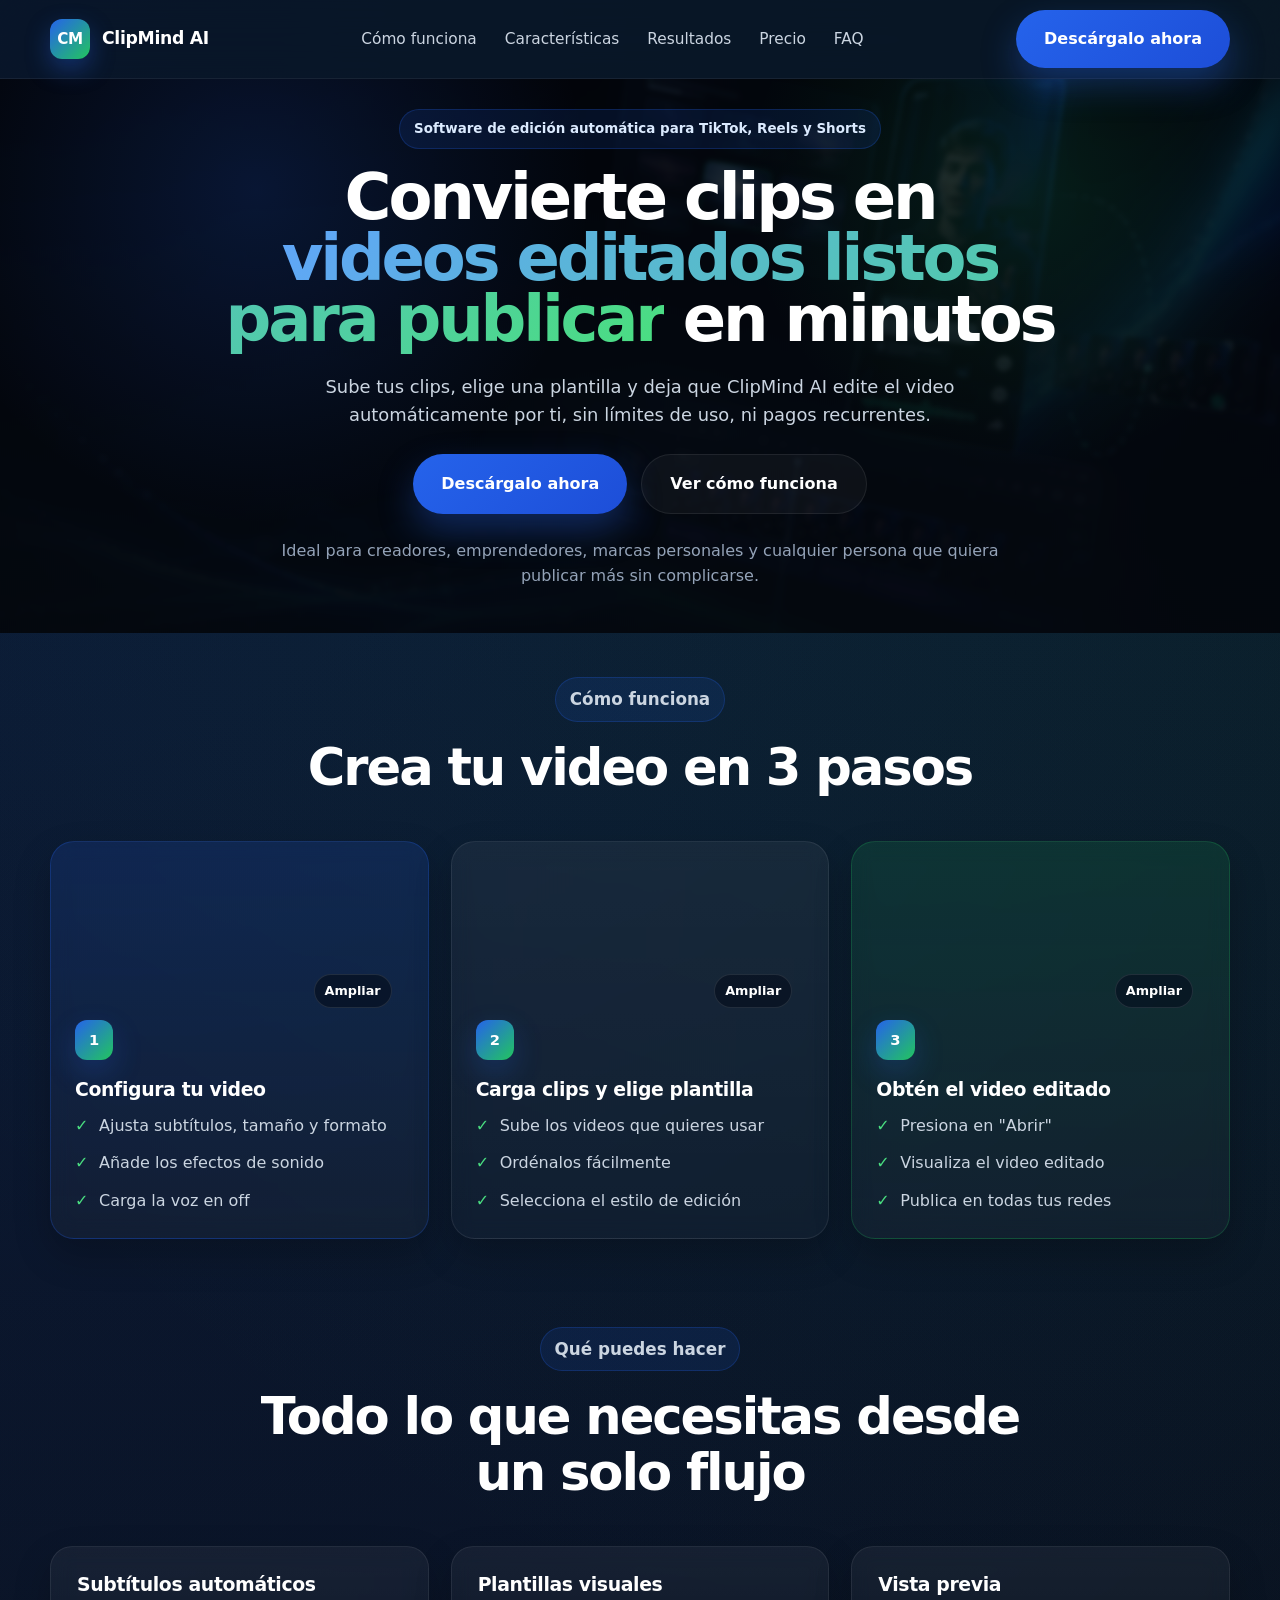
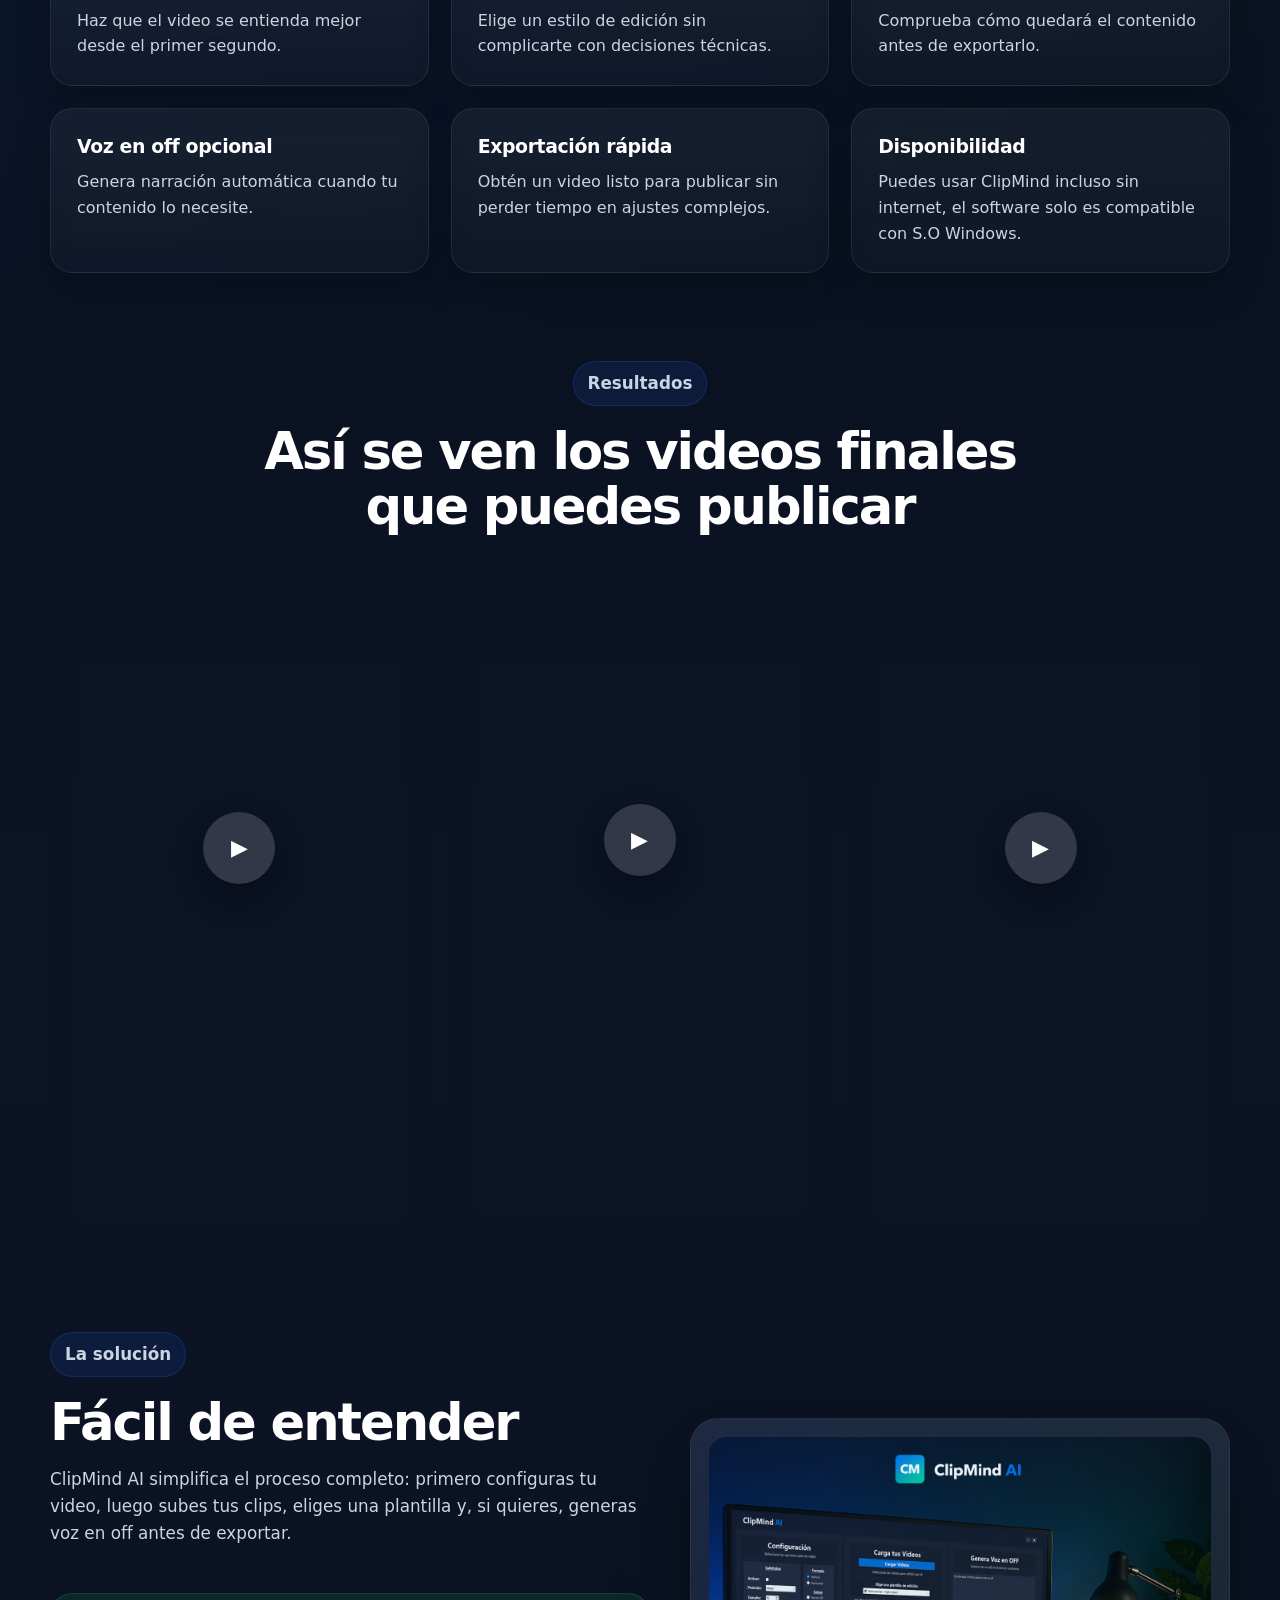
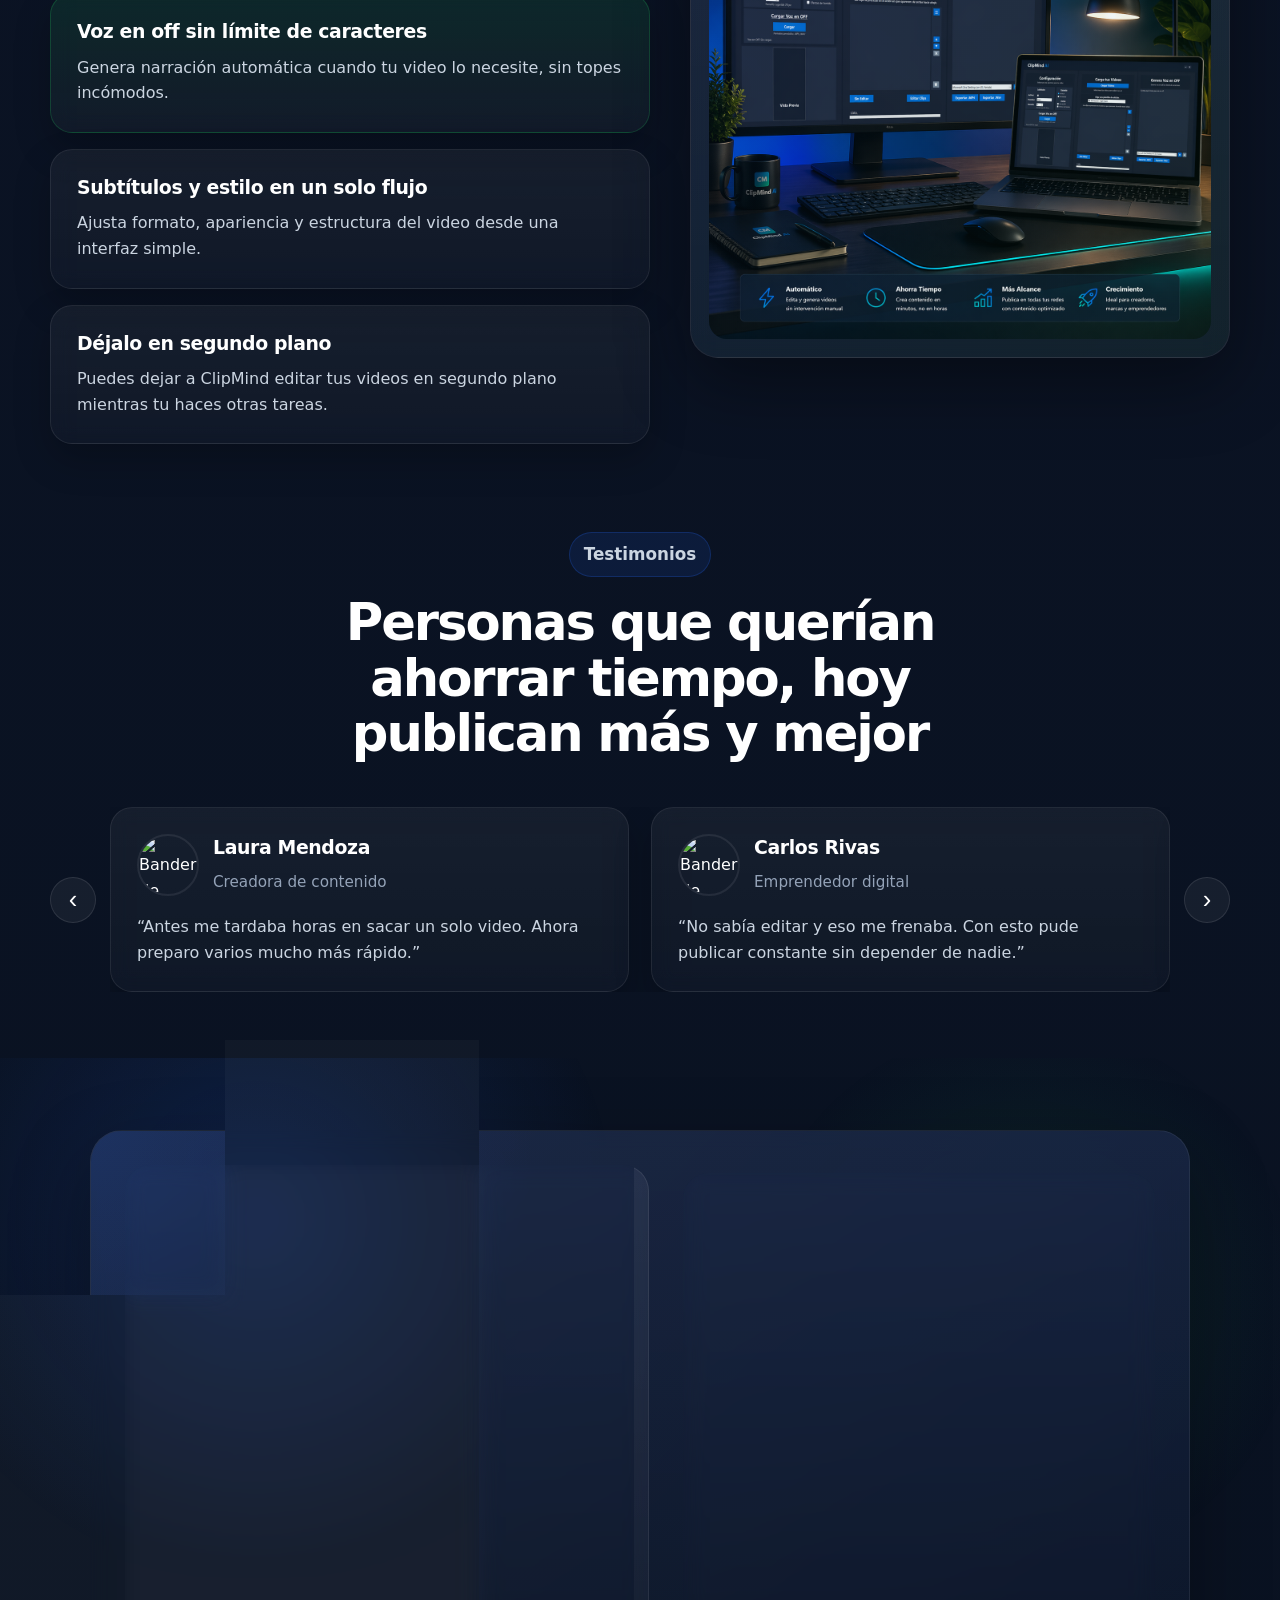
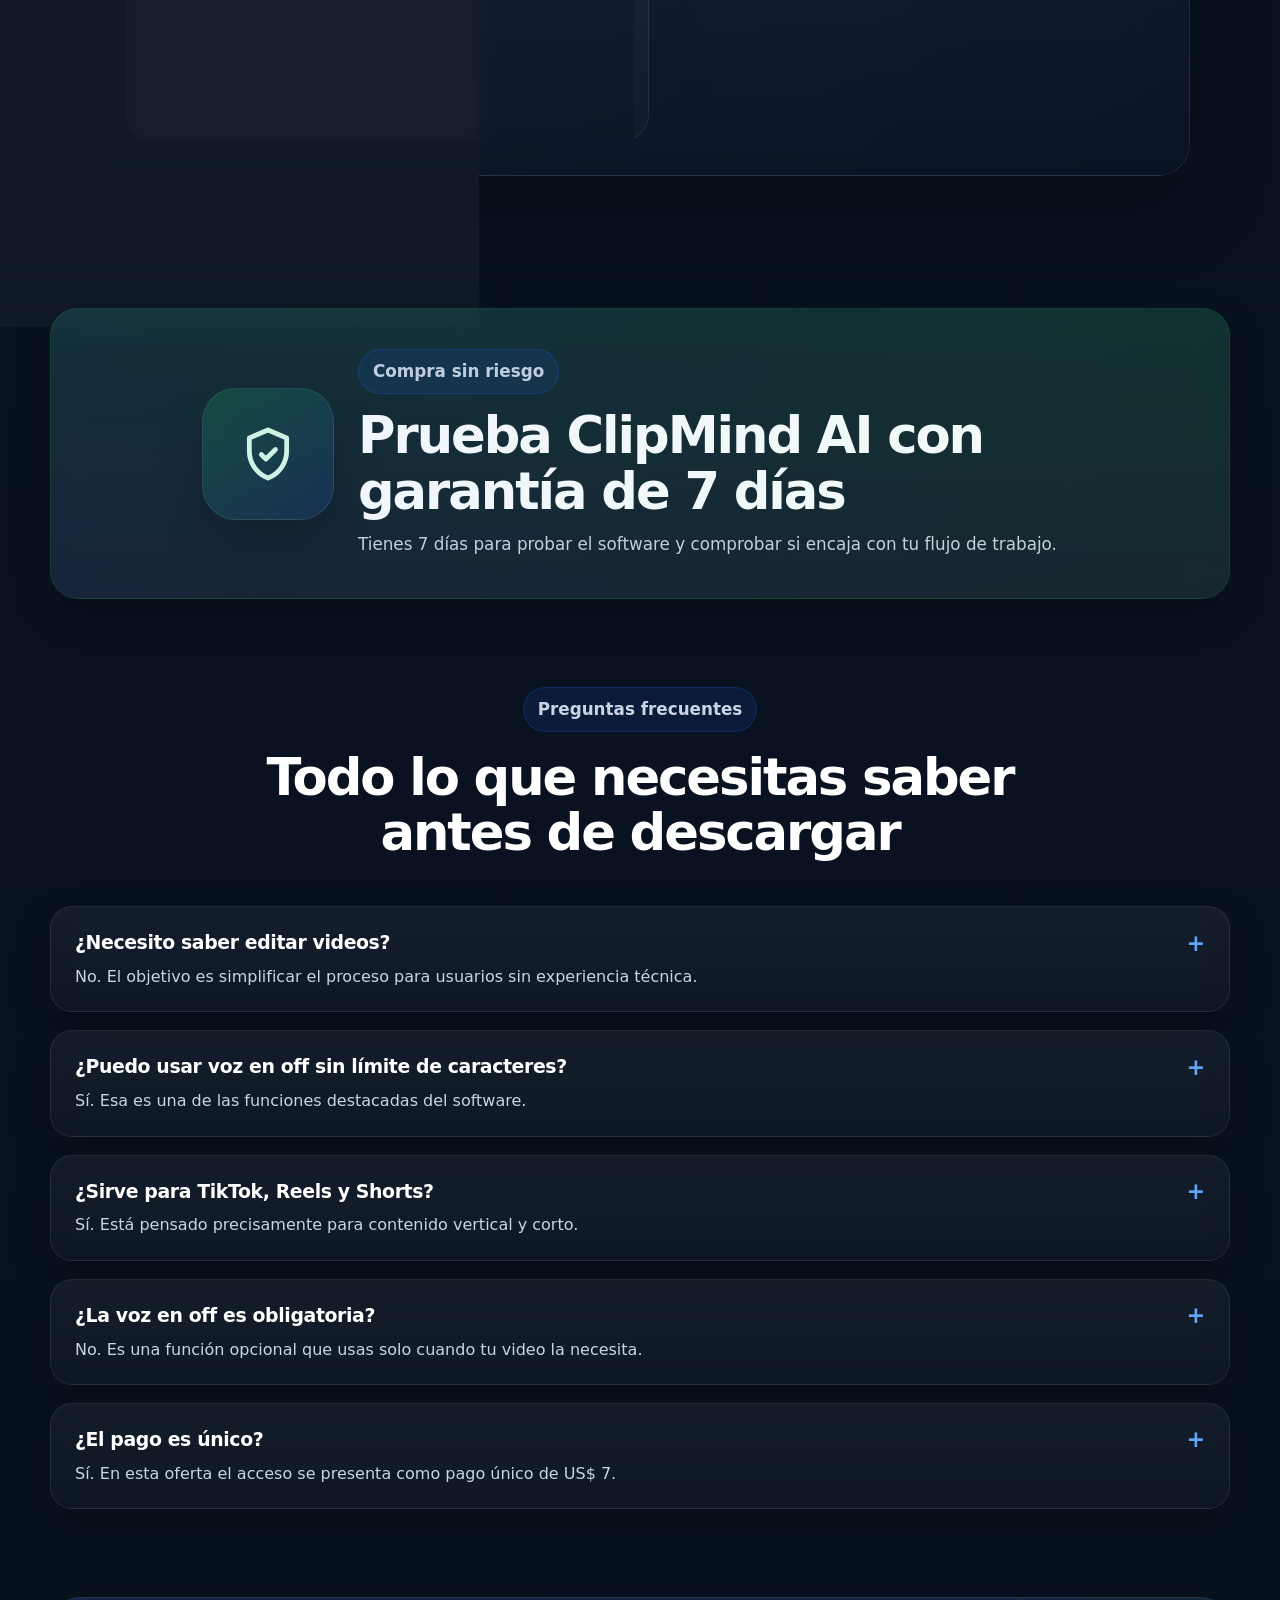
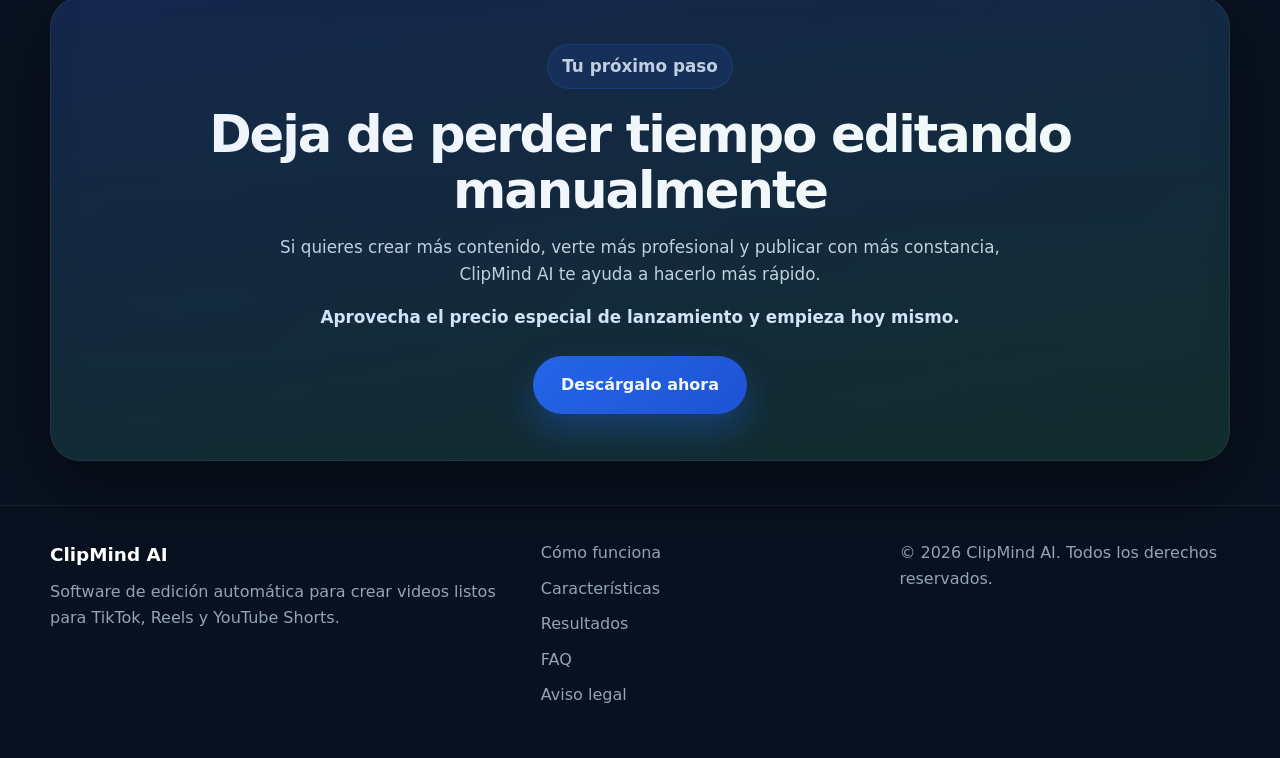
==== index.html @ 85f578c0 "first commit" ====
<!DOCTYPE html>
<html lang="es">
<head>
  <meta charset="UTF-8" />
  <meta name="viewport" content="width=device-width, initial-scale=1.0" />
  <link rel="stylesheet" href="styles.css" />
  <title>ClipMind AI | Convierte clips en videos listos para publicar</title>

  <meta
    name="description"
    content="ClipMind AI te ayuda a configurar, editar y exportar videos para TikTok, Reels y Shorts con un flujo visual, rápido y fácil de entender."
  />
  <meta
    name="keywords"
    content="editar videos automáticamente, crear videos virales, subtítulos automáticos, voz en off automática, videos para TikTok, Reels, YouTube Shorts"
  />
  <meta name="author" content="ClipMind AI" />
  <meta name="robots" content="index, follow" />

  <meta property="og:title" content="ClipMind AI | Convierte clips en videos listos para publicar" />
  <meta
    property="og:description"
    content="Configura tu video, sube tus clips, elige una plantilla y genera contenido para tus redes sociales sin editar manualmente."
  />
  <meta property="og:type" content="website" />
  <meta property="og:url" content="#" />
  <meta property="og:image" content="https://via.placeholder.com/1200x630.png?text=ClipMind+AI" />

  <meta name="twitter:card" content="summary_large_image" />
  <meta name="twitter:title" content="ClipMind AI | Edición automática para videos cortos" />
  <meta
    name="twitter:description"
    content="Un flujo visual, rápido y fácil para crear videos listos para publicar."
  />
  <meta name="twitter:image" content="https://via.placeholder.com/1200x630.png?text=ClipMind+AI" />

<link rel="icon" type="image/png" href="./img/favicon.png" />
</head>

<body>
  <header class="site-header">
    <div class="container header-container">
      <a href="#" class="logo" aria-label="ClipMind AI inicio">
        <span class="logo-mark">CM</span>
        <span class="logo-text">ClipMind AI</span>
      </a>

      <nav class="nav" aria-label="Navegación principal">
        <a href="#como-funciona">Cómo funciona</a>
        <a href="#caracteristicas">Características</a>
        <a href="#resultados">Resultados</a>
        <a href="#oferta">Precio</a>
        <a href="#faq">FAQ</a>
      </nav>

      <a href="#oferta" class="cta-button cta-button-header">Descárgalo ahora</a>
    </div>
  </header>

  <main>
    <!-- HERO -->
<section class="hero hero-centered hero-with-image" id="inicio">
  <div class="container">
    <div class="hero-content hero-content-centered">
      <p class="hero-badge">Software de edición automática para TikTok, Reels y Shorts</p>

      <h1>
        Convierte clips en <br><span class="highlight">videos editados listos para publicar</span>
        en minutos
      </h1>

    <p class="hero-subtitle">
  Sube tus clips, elige una plantilla y deja que ClipMind AI edite el video automáticamente por ti, sin límites de uso, ni pagos recurrentes.
</p>

      <div class="hero-actions">
        <a href="#oferta" class="cta-button">Descárgalo ahora</a>
        <a href="#como-funciona" class="secondary-button">Ver cómo funciona</a>
      </div>

      <p class="hero-benefit">
        Ideal para creadores, emprendedores, marcas personales y cualquier persona que quiera publicar más sin complicarse.
      </p>
    </div>
  </div>
</section>
 <!-- CÓMO FUNCIONA -->
    <section class="usage-steps" id="como-funciona">
        <div class="container">
          <div class="section-heading center">
            <p class="section-tag">Cómo funciona</p>
            <h2>Crea tu video en 3 pasos</h2>
          </div>

        <div class="usage-steps-grid media-steps-grid">
          <article class="usage-step-card featured-step">
            <div class="step-card-media">
            <video class="step-preview-video" autoplay muted loop playsinline preload="metadata">
              <source src="./videos/Paso1.mp4" type="video/mp4" />
              Tu navegador no soporta video HTML5.
            </video>
          </div>
            <span class="step-number">1</span>
            <h3>Configura tu video</h3>
            <ul>
              <li>Ajusta subtítulos, tamaño y formato</li>
              <li>Añade los efectos de sonido</li>
              <li>Carga la voz en off</li>
            </ul>
          </article>

          <article class="usage-step-card">
            <div class="step-card-media">
            <video class="step-preview-video" autoplay muted loop playsinline preload="metadata">
              <source src="./videos/Paso2.mp4" type="video/mp4" />
              Tu navegador no soporta video HTML5.
            </video>
          </div>
            <span class="step-number">2</span>
            <h3>Carga clips y elige plantilla</h3>
            <ul>
              <li>Sube los videos que quieres usar</li>
              <li>Ordénalos fácilmente</li>
              <li>Selecciona el estilo de edición</li>
            </ul>
          </article>

          <article class="usage-step-card success-step optional-step">
            <div class="step-card-media">
              <video class="step-preview-video" autoplay muted loop playsinline preload="metadata">
                <source src="./videos/Paso3.mp4" type="video/mp4" />
                Tu navegador no soporta video HTML5.
              </video>
            </div>
            <span class="step-number">3</span>
            <h3>Obtén el video editado</h3>
            <ul>
              <li>Presiona en "Abrir"</li>
              <li>Visualiza el video editado</li>
              <li>Publica en todas tus redes</li>
            </ul>
          </article>
        </div>
      </div>
    </section>
    

    <!-- QUÉ PUEDES HACER -->
    <section class="features" id="caracteristicas">
      <div class="container">
        <div class="section-heading center">
          <p class="section-tag">Qué puedes hacer</p>
          <h2>Todo lo que necesitas desde un solo flujo</h2>
        </div>

        <div class="features-grid">
          <article class="feature-card">
            <h3>Subtítulos automáticos</h3>
            <p>Haz que el video se entienda mejor desde el primer segundo.</p>
          </article>

          <article class="feature-card">
            <h3>Plantillas visuales</h3>
            <p>Elige un estilo de edición sin complicarte con decisiones técnicas.</p>
          </article>

          <article class="feature-card">
            <h3>Vista previa</h3>
            <p>Comprueba cómo quedará el contenido antes de exportarlo.</p>
          </article>

          <article class="feature-card">
            <h3>Voz en off opcional</h3>
            <p>Genera narración automática cuando tu contenido lo necesite.</p>
          </article>

          <article class="feature-card">
            <h3>Exportación rápida</h3>
            <p>Obtén un video listo para publicar sin perder tiempo en ajustes complejos.</p>
          </article>

          <article class="feature-card">
            <h3>Disponibilidad</h3>
            <p>Puedes usar ClipMind incluso sin internet, el software solo es compatible con S.O Windows.</p>
          </article>
        </div>
      </div>
    </section>

  <!-- RESULTADOS -->
<section class="results-showcase" id="resultados">
  <div class="container">
    <div class="section-heading center">
      <p class="section-tag">Resultados</p>
      <h2>Así se ven los videos finales que puedes publicar</h2>
    </div>

    <div class="vertical-video-grid">
      <article class="vertical-video-card">
        <div
          class="video-thumbnail-card local-video-lazy"
          data-video-src="./videos/resultado-1.mp4"
          style="background-image: url('https://i.ytimg.com/vi/02xgmbq87BI/hqdefault.jpg');"
          aria-label="Reproducir resultado dinámico"
        >
          <button class="video-play-button" aria-label="Reproducir video">▶</button>
        </div>
        <h3>Dinámico</h3>
        <p>Ideal para videos con cortes rápidos, energía visual y ritmo llamativo.</p>
      </article>

      <article class="vertical-video-card featured-video-card">
        <div
          class="video-thumbnail-card local-video-lazy"
          data-video-src="./videos/resultado-3.mp4"
          style="background-image: url('https://i.ytimg.com/vi/317CzlRX4sI/hqdefault.jpg');"
          aria-label="Reproducir resultado entretenimiento"
        >
          <button class="video-play-button" aria-label="Reproducir video">▶</button>
        </div>
        <h3>Entretenimiento</h3>
        <p>Perfecto para contenido divertido, viral o pensado para captar atención rápido.</p>
      </article>

      <article class="vertical-video-card">
        <div
          class="video-thumbnail-card local-video-lazy"
          data-video-src="./videos/resultado-2.mp4"
          style="background-image: url('https://i.ytimg.com/vi/WIbdD9S5Vwo/hqdefault.jpg');"
          aria-label="Reproducir resultado fast motion"
        >
          <button class="video-play-button" aria-label="Reproducir video">▶</button>
        </div>
        <h3>Fast Motion</h3>
        <p>Diseñado para mostrar procesos, cambios o secuencias de forma rápida y atractiva.</p>
      </article>
    </div>
  </div>
</section>

    <!-- SOLUCIÓN -->
    <section class="solution" id="solucion">
      <div class="container solution-container">
        <div class="solution-content">
          <div class="section-heading">
            <p class="section-tag">La solución</p>
            <h2>Fácil de entender</h2>
            <p>
              ClipMind AI simplifica el proceso completo: primero configuras tu video,
              luego subes tus clips, eliges una plantilla y, si quieres, generas voz en off antes de exportar.
            </p>
          </div>

          <div class="solution-points compact-solution-points">
            <article class="solution-item highlight-item">
              <h3>Voz en off sin límite de caracteres</h3>
              <p>Genera narración automática cuando tu video lo necesite, sin topes incómodos.</p>
            </article>

            <article class="solution-item">
              <h3>Subtítulos y estilo en un solo flujo</h3>
              <p>Ajusta formato, apariencia y estructura del video desde una interfaz simple.</p>
            </article>

            <article class="solution-item">
              <h3>Déjalo en segundo plano</h3>
              <p>Puedes dejar a ClipMind editar tus videos en segundo plano mientras tu haces otras tareas.</p>
            </article>
          </div>
        </div>

        <div class="solution-visual">
          <div class="dashboard-preview feature-stack-preview">
            <img
              src="./img/MOKCUP CM.png"
              alt="Panel principal del software ClipMind AI"
            />
          </div>
        </div>
      </div>
    </section>

    <!-- TESTIMONIOS -->
<section class="testimonials" id="testimonios">
  <div class="container">
    <div class="section-heading center">
      <p class="section-tag">Testimonios</p>
      <h2>Personas que querían ahorrar tiempo, hoy publican más y mejor</h2>
    </div>

    <div class="testimonials-carousel" id="testimonials-carousel">
      <button class="testimonial-nav testimonial-prev" aria-label="Testimonio anterior">‹</button>

      <div class="testimonials-viewport">
        <div class="testimonials-track">
          <article class="testimonial-card">
            <div class="testimonial-header">
              <img class="testimonial-flag-img" src="https://flagcdn.com/w80/mx.png" alt="Bandera de México" loading="lazy" />
              <div>
                <h3>Laura Mendoza</h3>
                <p>Creadora de contenido</p>
              </div>
            </div>
            <p>“Antes me tardaba horas en sacar un solo video. Ahora preparo varios mucho más rápido.”</p>
          </article>

          <article class="testimonial-card">
            <div class="testimonial-header">
              <img class="testimonial-flag-img" src="https://flagcdn.com/w80/co.png" alt="Bandera de Colombia" loading="lazy" />
              <div>
                <h3>Carlos Rivas</h3>
                <p>Emprendedor digital</p>
              </div>
            </div>
            <p>“No sabía editar y eso me frenaba. Con esto pude publicar constante sin depender de nadie.”</p>
          </article>

          <article class="testimonial-card">
            <div class="testimonial-header">
              <img class="testimonial-flag-img" src="https://flagcdn.com/w80/pe.png" alt="Bandera de Perú" loading="lazy" />
              <div>
                <h3>Mariana Flores</h3>
                <p>Marca personal</p>
              </div>
            </div>
            <p>“Lo mejor es que entiendo el proceso rápido y el resultado se ve muy bien para redes.”</p>
          </article>

          <article class="testimonial-card">
            <div class="testimonial-header">
              <img class="testimonial-flag-img" src="https://flagcdn.com/w80/ar.png" alt="Bandera de Argentina" loading="lazy" />
              <div>
                <h3>Luciano Pérez</h3>
                <p>Creador de contenido</p>
              </div>
            </div>
            <p>“Literalmente pasé de no subir nada a publicar todos los días. Me ahorró muchísimo tiempo.”</p>
          </article>

          <article class="testimonial-card">
            <div class="testimonial-header">
              <img class="testimonial-flag-img" src="https://flagcdn.com/w80/cl.png" alt="Bandera de Chile" loading="lazy" />
              <div>
                <h3>Valentina Soto</h3>
                <p>Marca personal</p>
              </div>
            </div>
            <p>“Me gustó porque no necesito complicarme editando. El flujo es súper fácil de entender.”</p>
          </article>

          <article class="testimonial-card">
            <div class="testimonial-header">
              <img class="testimonial-flag-img" src="https://flagcdn.com/w80/mx.png" alt="Bandera de México" loading="lazy" />
              <div>
                <h3>Diego Herrera</h3>
                <p>Negocio digital</p>
              </div>
            </div>
            <p>“Ahora saco contenido promocional mucho más rápido y sin perder tiempo probando mil herramientas.”</p>
          </article>

          <article class="testimonial-card">
            <div class="testimonial-header">
              <img class="testimonial-flag-img" src="https://flagcdn.com/w80/pe.png" alt="Bandera de Perú" loading="lazy" />
              <div>
                <h3>Andrea Salazar</h3>
                <p>Creadora de contenido</p>
              </div>
            </div>
            <p>“Lo que más me ayudó fue poder avanzar más rápido y sentir que sí puedo publicar con constancia.”</p>
          </article>

          <article class="testimonial-card">
            <div class="testimonial-header">
              <img class="testimonial-flag-img" src="https://flagcdn.com/w80/co.png" alt="Bandera de Colombia" loading="lazy" />
              <div>
                <h3>Mateo González</h3>
                <p>Emprendedor</p>
              </div>
            </div>
            <p>“Se siente más práctico que editar manualmente. Para videos cortos me ahorra bastante trabajo.”</p>
          </article>
        </div>
      </div>

      <button class="testimonial-nav testimonial-next" aria-label="Siguiente testimonio">›</button>
    </div>

    <div class="testimonials-dots" id="testimonials-dots"></div>
  </div>
</section>
<div id="lead-popup" class="lead-popup">
  <div class="lead-popup-content">
    <button class="lead-close">×</button>

    <h3>🎁 Te regalamos recursos para tus videos + descuento</h3>
    <p>
      Te envío plantillas, ideas virales y un <strong>10% OFF adicional</strong>
      para ClipMind AI.
    </p>

    <input type="email" placeholder="Tu correo electrónico" class="lead-input">
    
    <button class="lead-submit">Quiero el regalo</button>
    <p class="lead-message" id="lead-message"></p>

    <small>No spam. Solo contenido útil.</small>
  </div>
</div>
   <!-- OFERTA -->
<section class="pricing-offer pricing-offer-v2" id="oferta">
  <div class="container">
    <div class="pricing-box pricing-box-v2">
      <div class="pricing-layout-v2">
        <!-- Columna izquierda -->
        <div class="pricing-main-v2">
          <h2>Empieza hoy con ClipMind AI</h2>

         

          <div class="pricing-price-block-v2">
            <div class="pricing-compare-v2">
              <span class="pricing-old-v2">Antes US$ 80</span>
              <span class="pricing-discount-v2">90% DESCUENTO</span>
            </div>

            <div class="pricing-current-v2">
              <span class="pricing-currency-v2">Hoy</span>
              <strong class="pricing-value-v2">$8 USD</strong>
            </div>

            <p class="pricing-payment-note-v2">Pago único • Acceso inmediato</p>
          </div>

          <div class="pricing-actions-v2">
            <a href="#" class="cta-button pricing-cta-main-v2">Comprar ahora</a>
            <p class="pricing-trust-note-v2">
              Prueba sin riesgo con garantía de 7 días.
            </p>
          </div>
        </div>

        <!-- Columna derecha -->
        <aside class="pricing-side-v2">
          <div class="pricing-panel-v2">
            <h3>Incluye tu compra</h3>

            <div class="pricing-benefits-v2">
              <div class="pricing-benefit-item-v2">
                <span class="benefit-icon-v2">✓</span>
                <div>
                  <strong>Acceso inmediato</strong>
                  <p>Descarga y empieza a usarlo hoy mismo.</p>
                </div>
              </div>

              <div class="pricing-benefit-item-v2">
                <span class="benefit-icon-v2">✓</span>
                <div>
                  <strong>Pago único</strong>
                  <p>Sin mensualidades ni cargos recurrentes.</p>
                </div>
              </div>

              <div class="pricing-benefit-item-v2">
                <span class="benefit-icon-v2">✓</span>
                <div>
                  <strong>Uso sin límites</strong>
                  <p>Crea todos los videos que necesites.</p>
                </div>
              </div>

              <div class="pricing-benefit-item-v2">
                <span class="benefit-icon-v2">✓</span>
                <div>
                  <strong>Garantía de 7 días</strong>
                  <p>Compra con más tranquilidad y confianza.</p>
                </div>
              </div>
            </div>

            <div class="pricing-divider-v2"></div>

            <div class="payment-methods-v2">
              <span class="payment-methods-label-v2">Métodos de pago</span>
              <div class="payment-methods-logos-v2">
                <img src="./img/payments/paypal.png" alt="PayPal" class="payment-logo-img" />
                <img src="./img/payments/visa.svg" alt="Visa" class="payment-logo-img" />
                <img src="./img/payments/mastercard.png" alt="Mastercard" class="payment-logo-img" />
              </div>
            </div>
          </div>
        </aside>
      </div>
    </div>
  </div>
</section>

 <!-- GARANTÍA -->
<section class="guarantee" id="garantia">
  <div class="container">
    <div class="guarantee-box guarantee-box-enhanced">
      <div class="guarantee-icon" aria-hidden="true">
        <svg viewBox="0 0 24 24" fill="none">
          <path d="M12 3L19 6V11C19 15.5 16.1 19.4 12 21C7.9 19.4 5 15.5 5 11V6L12 3Z" stroke="currentColor" stroke-width="1.8" stroke-linejoin="round"/>
          <path d="M9.5 12.2L11.2 13.9L14.8 10.3" stroke="currentColor" stroke-width="1.8" stroke-linecap="round" stroke-linejoin="round"/>
        </svg>
      </div>

      <div class="guarantee-content">
        <p class="section-tag">Compra sin riesgo</p>
        <h2>Prueba ClipMind AI con garantía de 7 días</h2>
        <p>
          Tienes 7 días para probar el software y comprobar si encaja con tu flujo de trabajo.
        </p>
      </div>
    </div>
  </div>
</section>

    <!-- FAQ -->
    <section class="faq" id="faq">
      <div class="container">
        <div class="section-heading center">
          <p class="section-tag">Preguntas frecuentes</p>
          <h2>Todo lo que necesitas saber antes de descargar</h2>
        </div>

        <div class="faq-list">
          <article class="faq-item">
            <h3>¿Necesito saber editar videos?</h3>
            <p>No. El objetivo es simplificar el proceso para usuarios sin experiencia técnica.</p>
          </article>

          <article class="faq-item">
            <h3>¿Puedo usar voz en off sin límite de caracteres?</h3>
            <p>Sí. Esa es una de las funciones destacadas del software.</p>
          </article>

          <article class="faq-item">
            <h3>¿Sirve para TikTok, Reels y Shorts?</h3>
            <p>Sí. Está pensado precisamente para contenido vertical y corto.</p>
          </article>

          <article class="faq-item">
            <h3>¿La voz en off es obligatoria?</h3>
            <p>No. Es una función opcional que usas solo cuando tu video la necesita.</p>
          </article>

          <article class="faq-item">
            <h3>¿El pago es único?</h3>
            <p>Sí. En esta oferta el acceso se presenta como pago único de US$ 7.</p>
          </article>
        </div>
      </div>
    </section>

    <!-- CIERRE -->
    <section class="final-cta" id="cierre">
      <div class="container">
        <div class="final-cta-box">
          <p class="section-tag">Tu próximo paso</p>
          <h2>Deja de perder tiempo editando manualmente</h2>
          <p>
            Si quieres crear más contenido, verte más profesional y publicar con más constancia,
            ClipMind AI te ayuda a hacerlo más rápido.
          </p>
          <p class="final-cta-urgency">
            Aprovecha el precio especial de lanzamiento y empieza hoy mismo.
          </p>
          <a href="#oferta" class="cta-button">Descárgalo ahora</a>
        </div>
      </div>
    </section>
  </main>
<div id="video-modal" class="video-modal" aria-hidden="true">
  <div class="video-modal-backdrop"></div>

  <div class="video-modal-content">
    <button class="video-modal-close" aria-label="Cerrar video">×</button>

    <video id="video-modal-player" controls playsinline>
      <source src="" type="video/mp4" />
      Tu navegador no soporta video HTML5.
    </video>
  </div>
</div>

  <footer class="site-footer">
    <div class="container footer-container">
      <div>
        <h3>ClipMind AI</h3>
        <p>
          Software de edición automática para crear videos listos para TikTok, Reels y YouTube Shorts.
        </p>
      </div>

      <div class="footer-links">
        <a href="#como-funciona">Cómo funciona</a>
        <a href="#caracteristicas">Características</a>
        <a href="#resultados">Resultados</a>
        <a href="#faq">FAQ</a>
        <a href="/legal.html">Aviso legal</a>
      </div>

      <div class="footer-legal">
        <p>© 2026 ClipMind AI. Todos los derechos reservados.</p>
      </div>
    </div>
  </footer>
<script src="https://cdn.jsdelivr.net/npm/@supabase/supabase-js@2"></script>
<script>
  document.addEventListener("DOMContentLoaded", function () {
    const supabaseUrl = "https://oejzimtxsenruduxlhsq.supabase.co";
    const supabaseKey = "sb_publishable_NfuR2cIUQYnRHUUlBq8hnA_0kaVS08p";
    const supabase = window.supabase.createClient(supabaseUrl, supabaseKey);

    const header = document.querySelector(".site-header");
    const nav = document.querySelector(".nav");
    const navLinks = document.querySelectorAll('a[href^="#"]');
    const faqItems = document.querySelectorAll(".faq-item");
    const revealElements = document.querySelectorAll(
      ".problem-card, .benefit-card, .feature-card, .testimonial-card, .usage-step-card, .solution-item, .faq-item, .mockup-card, .dashboard-preview, .cta-box, .guarantee-box, .final-cta-box, .section-heading, .quick-proof-card, .vertical-video-card, .pricing-box, .software-demo-card, .step-card-media, .steps-final-note"
    );
    const ctaButtons = document.querySelectorAll(".cta-button, .cta-button-secondary, .secondary-button");
    const headerContainer = document.querySelector(".header-container");

    const popup = document.getElementById("lead-popup");
    const closeBtn = document.querySelector(".lead-close");
    const ofertaSection = document.getElementById("oferta");
    const leadBtn = document.querySelector(".lead-submit");
    const leadInput = document.querySelector(".lead-input");
    const leadMessage = document.getElementById("lead-message");

    let popupShown = false;
    const popupAlreadyShown = localStorage.getItem("leadPopupShown") === "true";

    const stepPreviewVideos = document.querySelectorAll(".step-preview-video");
const videoModal = document.getElementById("video-modal");
const videoModalPlayer = document.getElementById("video-modal-player");
const videoModalClose = document.querySelector(".video-modal-close");
const videoModalBackdrop = document.querySelector(".video-modal-backdrop");

const testimonialsCarousel = document.getElementById("testimonials-carousel");
const testimonialsTrack = document.querySelector(".testimonials-track");
const prevBtn = document.querySelector(".testimonial-prev");
const nextBtn = document.querySelector(".testimonial-next");
const dotsContainer = document.getElementById("testimonials-dots");

if (testimonialsCarousel && testimonialsTrack && prevBtn && nextBtn && dotsContainer) {
  const cards = Array.from(testimonialsTrack.querySelectorAll(".testimonial-card"));
  let currentIndex = 0;
  let autoplayInterval;

  function getCardsPerView() {
    return window.innerWidth <= 768 ? 1 : 2;
  }

  function getTotalPages() {
    return Math.ceil(cards.length / getCardsPerView());
  }

  function updateCarousel() {
    const cardsPerView = getCardsPerView();
    const pageWidth = testimonialsCarousel.querySelector(".testimonials-viewport").offsetWidth;
    const moveX = currentIndex * pageWidth;

    testimonialsTrack.style.transform = `translateX(-${moveX}px)`;

    const dots = dotsContainer.querySelectorAll("button");
    dots.forEach((dot, i) => {
      dot.classList.toggle("active", i === currentIndex);
    });
  }

  function applyCardWidths() {
    const cardsPerView = getCardsPerView();

    cards.forEach((card, index) => {
      if (cardsPerView === 1) {
        card.style.flex = "0 0 100%";
        card.style.marginRight = "0";
      } else {
        card.style.flex = "0 0 calc(50% - 11px)";
        card.style.marginRight = (index % 2 === 0) ? "22px" : "0";
      }
    });
  }

  function buildDots() {
    dotsContainer.innerHTML = "";
    const totalPages = getTotalPages();

    for (let i = 0; i < totalPages; i++) {
      const dot = document.createElement("button");
      dot.setAttribute("aria-label", `Ir al slide ${i + 1}`);
      if (i === currentIndex) dot.classList.add("active");

      dot.addEventListener("click", () => {
        currentIndex = i;
        updateCarousel();
        restartAutoplay();
      });

      dotsContainer.appendChild(dot);
    }
  }

  function nextSlide() {
    const totalPages = getTotalPages();
    currentIndex = (currentIndex + 1) % totalPages;
    updateCarousel();
  }

  function prevSlideFn() {
    const totalPages = getTotalPages();
    currentIndex = (currentIndex - 1 + totalPages) % totalPages;
    updateCarousel();
  }

  function startAutoplay() {
    autoplayInterval = setInterval(nextSlide, 4000);
  }

  function stopAutoplay() {
    clearInterval(autoplayInterval);
  }

  function restartAutoplay() {
    stopAutoplay();
    startAutoplay();
  }

  prevBtn.addEventListener("click", () => {
    prevSlideFn();
    restartAutoplay();
  });

  nextBtn.addEventListener("click", () => {
    nextSlide();
    restartAutoplay();
  });

  testimonialsCarousel.addEventListener("mouseenter", stopAutoplay);
  testimonialsCarousel.addEventListener("mouseleave", startAutoplay);

  window.addEventListener("resize", () => {
    currentIndex = 0;
    applyCardWidths();
    buildDots();
    updateCarousel();
  });

  applyCardWidths();
  buildDots();
  updateCarousel();
  startAutoplay();
}

if (stepPreviewVideos.length && videoModal && videoModalPlayer) {
  stepPreviewVideos.forEach(video => {
    video.addEventListener("click", () => {
      const source = video.querySelector("source");
      if (!source) return;

      videoModalPlayer.pause();
      videoModalPlayer.querySelector("source").src = source.src;
      videoModalPlayer.load();

      videoModal.classList.add("active");
      videoModal.setAttribute("aria-hidden", "false");
      document.body.classList.add("video-modal-open");

      videoModalPlayer.play().catch(() => {});
    });
  });

  function closeVideoModal() {
    videoModal.classList.remove("active");
    videoModal.setAttribute("aria-hidden", "true");
    document.body.classList.remove("video-modal-open");
    videoModalPlayer.pause();
    videoModalPlayer.currentTime = 0;
  }

  if (videoModalClose) {
    videoModalClose.addEventListener("click", closeVideoModal);
  }

  if (videoModalBackdrop) {
    videoModalBackdrop.addEventListener("click", closeVideoModal);
  }

  document.addEventListener("keydown", e => {
    if (e.key === "Escape" && videoModal.classList.contains("active")) {
      closeVideoModal();
    }
  });
}

    /* MENU MOBILE */
    if (headerContainer && nav) {
      const mobileToggle = document.createElement("button");
      mobileToggle.className = "mobile-menu-toggle";
      mobileToggle.setAttribute("aria-label", "Abrir menú");
      mobileToggle.setAttribute("aria-expanded", "false");
      mobileToggle.innerHTML = `
        <span></span>
        <span></span>
        <span></span>
      `;

      headerContainer.insertBefore(mobileToggle, headerContainer.lastElementChild);

      mobileToggle.addEventListener("click", function () {
        const isOpen = nav.classList.toggle("nav-open");
        mobileToggle.classList.toggle("active");
        mobileToggle.setAttribute("aria-expanded", isOpen ? "true" : "false");
        document.body.classList.toggle("menu-open", isOpen);
      });

      navLinks.forEach(link => {
        link.addEventListener("click", function () {
          nav.classList.remove("nav-open");
          mobileToggle.classList.remove("active");
          mobileToggle.setAttribute("aria-expanded", "false");
          document.body.classList.remove("menu-open");
        });
      });
    }

    /* HEADER SCROLL */
    function handleHeaderScroll() {
      if (!header) return;
      if (window.scrollY > 20) {
        header.classList.add("scrolled");
      } else {
        header.classList.remove("scrolled");
      }
    }

    handleHeaderScroll();
    window.addEventListener("scroll", handleHeaderScroll);

    /* SCROLL SUAVE */
    navLinks.forEach(link => {
      link.addEventListener("click", function (e) {
        const targetId = this.getAttribute("href");
        if (!targetId || targetId === "#") return;

        const target = document.querySelector(targetId);
        if (!target) return;

        e.preventDefault();
        const headerOffset = header ? header.offsetHeight : 0;
        const targetPosition = target.getBoundingClientRect().top + window.pageYOffset - headerOffset - 10;

        window.scrollTo({
          top: targetPosition,
          behavior: "smooth"
        });
      });
    });

    /* FAQ */
    faqItems.forEach(item => {
      const title = item.querySelector("h3");
      const content = item.querySelector("p");
      if (!title || !content) return;

      item.classList.add("faq-collapsible");
      title.setAttribute("tabindex", "0");
      title.setAttribute("role", "button");
      title.setAttribute("aria-expanded", "false");

      content.style.maxHeight = "0px";
      content.style.overflow = "hidden";
      content.style.opacity = "0";
      content.style.transition = "max-height 0.35s ease, opacity 0.25s ease, margin-top 0.25s ease";
      content.style.marginTop = "0";

      function toggleFaq(currentItem) {
        const currentTitle = currentItem.querySelector("h3");
        const currentContent = currentItem.querySelector("p");
        const isActive = currentItem.classList.contains("active");

        faqItems.forEach(otherItem => {
          const otherTitle = otherItem.querySelector("h3");
          const otherContent = otherItem.querySelector("p");

          otherItem.classList.remove("active");
          if (otherTitle) otherTitle.setAttribute("aria-expanded", "false");
          if (otherContent) {
            otherContent.style.maxHeight = "0px";
            otherContent.style.opacity = "0";
            otherContent.style.marginTop = "0";
          }
        });

        if (!isActive) {
          currentItem.classList.add("active");
          if (currentTitle) currentTitle.setAttribute("aria-expanded", "true");
          if (currentContent) {
            currentContent.style.maxHeight = currentContent.scrollHeight + "px";
            currentContent.style.opacity = "1";
            currentContent.style.marginTop = "10px";
          }
        }
      }

      title.addEventListener("click", () => toggleFaq(item));
      title.addEventListener("keydown", e => {
        if (e.key === "Enter" || e.key === " ") {
          e.preventDefault();
          toggleFaq(item);
        }
      });
    });

    /* POPUP LEADS */
    function showPopup() {
      if (!popup || popupShown || popupAlreadyShown) return;
      popup.classList.add("active");
      popupShown = true;
      localStorage.setItem("leadPopupShown", "true");
    }

    if ("IntersectionObserver" in window && ofertaSection) {
      const popupObserver = new IntersectionObserver(entries => {
        entries.forEach(entry => {
          if (entry.isIntersecting) {
            setTimeout(showPopup, 9000);
            popupObserver.unobserve(entry.target);
          }
        });
      }, { threshold: 0.6 });

      popupObserver.observe(ofertaSection);
    }

    if (closeBtn && popup) {
      closeBtn.addEventListener("click", () => {
        popup.classList.remove("active");
      });
    }

    /* REVEAL */
    if ("IntersectionObserver" in window) {
      const revealObserver = new IntersectionObserver(entries => {
        entries.forEach(entry => {
          if (entry.isIntersecting) {
            entry.target.classList.add("revealed");
            revealObserver.unobserve(entry.target);
          }
        });
      }, { threshold: 0.12 });

      revealElements.forEach(el => {
        el.classList.add("reveal");
        revealObserver.observe(el);
      });
    } else {
      revealElements.forEach(el => el.classList.add("revealed"));
    }

    /* EFECTOS BOTONES */
    ctaButtons.forEach(button => {
      button.addEventListener("mouseenter", function () {
        this.classList.add("cta-hovered");
      });

      button.addEventListener("mouseleave", function () {
        this.classList.remove("cta-hovered");
      });

      button.addEventListener("click", function () {
        this.classList.add("cta-clicked");
        setTimeout(() => {
          this.classList.remove("cta-clicked");
        }, 180);
      });
    });

    /* GUARDAR LEAD */
    if (leadBtn && leadInput && leadMessage) {
      leadBtn.addEventListener("click", async () => {
        leadMessage.textContent = "";
        leadMessage.className = "lead-message";

        const email = leadInput.value.trim().toLowerCase();

        if (!email || !/^[^\s@]+@[^\s@]+\.[^\s@]+$/.test(email)) {
          leadMessage.textContent = "Ingresa un correo válido";
          leadMessage.className = "lead-message error";
          return;
        }

        leadBtn.disabled = true;
        leadBtn.textContent = "Guardando...";

        const { error } = await supabase
          .from("leads")
          .insert([{ email }]);

        if (error) {
          console.log(error);

          const errorText = (error.message || "").toLowerCase();

          if (
            errorText.includes("duplicate") ||
            errorText.includes("unique") ||
            errorText.includes("already")
          ) {
            leadMessage.textContent = "Este correo ya está registrado";
          } else {
            leadMessage.textContent = "Error al guardar el correo";
          }

          leadMessage.className = "lead-message error";
          leadBtn.disabled = false;
          leadBtn.textContent = "Quiero el regalo";
          return;
        }

        leadMessage.textContent = "Correo guardado correctamente";
        leadMessage.className = "lead-message success";
        leadBtn.textContent = "¡Listo!";
        leadInput.value = "";

        setTimeout(() => {
          if (popup) popup.classList.remove("active");
          leadBtn.disabled = false;
          leadBtn.textContent = "Quiero el regalo";
          leadMessage.textContent = "";
          leadMessage.className = "lead-message";
        }, 1200);
      });
    }

/* VIDEOS RESULTADOS - MINIATURA + VIDEO LOCAL */
document.querySelectorAll(".local-video-lazy").forEach(card => {
  card.addEventListener("click", function () {
    const videoSrc = this.dataset.videoSrc;
    if (!videoSrc) return;

    this.classList.add("video-loaded");

    this.innerHTML = `
      <video controls autoplay playsinline class="result-local-video">
        <source src="${videoSrc}" type="video/mp4" />
        Tu navegador no soporta video HTML5.
      </video>
    `;

    this.style.backgroundImage = "none";

    const video = this.querySelector("video");

    video.addEventListener("click", function (e) {
      e.stopPropagation();
    });
  }, { once: true });
});

    /* FOOTER YEAR */
    const footerText = document.querySelector(".footer-legal p");
    if (footerText) {
      footerText.innerHTML = `© ${new Date().getFullYear()} ClipMind AI. Todos los derechos reservados.`;
    }
  });
</script>
</body>
</html>
---- styles.css ----
:root {
  --bg: #08111f;
  --bg-soft: #0d1830;
  --panel: rgba(15, 23, 42, 0.72);
  --panel-strong: #16213d;
  --border: rgba(255, 255, 255, 0.08);
  --text: #ffffff;
  --text-soft: #cbd5e1;
  --text-muted: #94a3b8;
  --primary: #2563eb;
  --primary-hover: #1d4ed8;
  --accent: #22c55e;
  --accent-hover: #16a34a;
  --warning: #f59e0b;
  --danger: #ef4444;
  --shadow: 0 24px 70px rgba(0, 0, 0, 0.38);
  --shadow-soft: 0 16px 36px rgba(0, 0, 0, 0.22);
  --radius: 22px;
  --radius-sm: 16px;
  --container: 1180px;
  --transition: 0.3s ease;
}

* {
  margin: 0;
  padding: 0;
  box-sizing: border-box;
}

html {
  scroll-behavior: smooth;
}

body {
  font-family: Inter, ui-sans-serif, system-ui, -apple-system, BlinkMacSystemFont, "Segoe UI", sans-serif;
  background:
    radial-gradient(circle at top left, rgba(37, 99, 235, 0.16), transparent 28%),
    radial-gradient(circle at top right, rgba(34, 197, 94, 0.1), transparent 24%),
    linear-gradient(180deg, #07101d 0%, #0b1324 35%, #08111f 100%);
  color: var(--text);
  line-height: 1.6;
  overflow-x: hidden;
}

img,
video,
iframe {
  max-width: 100%;
  display: block;
}

a {
  text-decoration: none;
  color: inherit;
}

ul {
  list-style: none;
}

section {
  padding: 44px 0;
  position: relative;
}

.container {
  width: min(100% - 32px, var(--container));
  margin: 0 auto;
}

/* HEADER */
.site-header {
  position: sticky;
  top: 0;
  z-index: 1000;
  backdrop-filter: blur(18px);
  background: rgba(8, 17, 32, 0.68);
  border-bottom: 1px solid rgba(255, 255, 255, 0.06);
  transition: background var(--transition), box-shadow var(--transition), border-color var(--transition);
}

.site-header.scrolled {
  background: rgba(8, 17, 32, 0.92);
  box-shadow: 0 10px 30px rgba(0, 0, 0, 0.22);
  border-bottom-color: rgba(255, 255, 255, 0.09);
}

.header-container {
  min-height: 78px;
  display: flex;
  align-items: center;
  justify-content: space-between;
  gap: 18px;
  position: relative;
}

.logo {
  display: inline-flex;
  align-items: center;
  gap: 12px;
  font-weight: 800;
  letter-spacing: -0.02em;
}

.logo-mark {
  width: 40px;
  height: 40px;
  border-radius: 12px;
  display: grid;
  place-items: center;
  background: linear-gradient(135deg, var(--primary), var(--accent));
  color: #fff;
  box-shadow: 0 10px 25px rgba(37, 99, 235, 0.35);
  font-size: 0.95rem;
}

.logo-text {
  font-size: 1.08rem;
  color: var(--text);
}

.nav {
  display: flex;
  align-items: center;
  gap: 28px;
}

.nav a {
  color: var(--text-soft);
  font-size: 0.96rem;
  transition: color var(--transition);
}

.nav a:hover {
  color: var(--text);
}

.cta-button-header {
  padding: 14px 22px;
  font-size: 0.95rem;
}

/* BUTTONS */
.cta-button,
.secondary-button,
.cta-button-secondary {
  display: inline-flex;
  align-items: center;
  justify-content: center;
  min-height: 54px;
  padding: 16px 28px;
  border-radius: 999px;
  font-weight: 800;
  font-size: 1rem;
  transition:
    transform var(--transition),
    box-shadow var(--transition),
    background var(--transition),
    border-color var(--transition),
    filter var(--transition);
  cursor: pointer;
  border: none;
}

.cta-button {
  background: linear-gradient(135deg, var(--primary), #1d4ed8);
  color: #fff;
  box-shadow: 0 16px 35px rgba(37, 99, 235, 0.34);
}

.cta-button:hover {
  transform: translateY(-2px);
  box-shadow: 0 22px 40px rgba(37, 99, 235, 0.42);
}

.secondary-button {
  color: var(--text);
  background: rgba(255, 255, 255, 0.04);
  border: 1px solid var(--border);
}

.secondary-button:hover {
  transform: translateY(-2px);
  background: rgba(255, 255, 255, 0.08);
}

.cta-button-secondary {
  background: linear-gradient(135deg, var(--accent), #16a34a);
  color: #fff;
  box-shadow: 0 16px 35px rgba(34, 197, 94, 0.28);
}

.cta-button-secondary:hover {
  transform: translateY(-2px);
  box-shadow: 0 22px 40px rgba(34, 197, 94, 0.34);
}

.cta-hovered {
  filter: brightness(1.03);
}

.cta-clicked {
  transform: scale(0.985);
}

/* TYPO */
.section-tag,
.hero-badge,
.demo-pill,
.preview-badge {
  display: inline-flex;
  align-items: center;
  gap: 8px;
  padding: 8px 14px;
  border-radius: 999px;
  font-size: 0.84rem;
  font-weight: 800;
  color: #dbeafe;
  background: rgba(37, 99, 235, 0.12);
  border: 1px solid rgba(37, 99, 235, 0.24);
}

.section-tag,
.hero-badge {
  margin-bottom: 18px;
}

.section-heading {
  max-width: 780px;
  margin-bottom: 46px;
}

.section-heading.center {
  margin-left: auto;
  margin-right: auto;
  text-align: center;
}

.section-heading h2,
.cta-box h2,
.guarantee-box h2,
.final-cta-box h2,
.pricing-box h2 {
  font-size: clamp(2rem, 4vw, 3.2rem);
  line-height: 1.08;
  letter-spacing: -0.04em;
  margin-bottom: 16px;
}

.section-heading p,
.cta-box p,
.guarantee-box p,
.final-cta-box p,
.pricing-subtitle {
  color: var(--text-soft);
  font-size: 1.05rem;
  max-width: 720px;
}

.highlight {
  background: linear-gradient(135deg, #60a5fa, #4ade80);
  -webkit-background-clip: text;
  background-clip: text;
  color: transparent;
}

/* CARDS BASE */
.problem-card,
.benefit-card,
.feature-card,
.testimonial-card,
.step-card,
.solution-item,
.faq-item,
.quick-proof-card,
.usage-step-card,
.vertical-video-card,
.cta-box,
.guarantee-box,
.final-cta-box,
.mockup-card,
.dashboard-preview,
.software-demo-card,
.pricing-box,
.problem-list li {
  backdrop-filter: blur(10px);
}

.problem-card,
.benefit-card,
.feature-card,
.testimonial-card,
.step-card,
.solution-item,
.faq-item,
.quick-proof-card,
.usage-step-card,
.vertical-video-card {
  background: linear-gradient(180deg, rgba(255, 255, 255, 0.05), rgba(255, 255, 255, 0.025));
  border: 1px solid var(--border);
  border-radius: var(--radius);
  padding: 26px;
  box-shadow: var(--shadow-soft);
  transition: transform var(--transition), border-color var(--transition), background var(--transition);
}

.problem-card:hover,
.benefit-card:hover,
.feature-card:hover,
.testimonial-card:hover,
.step-card:hover,
.solution-item:hover,
.faq-item:hover,
.quick-proof-card:hover,
.usage-step-card:hover,
.vertical-video-card:hover {
  transform: translateY(-4px);
  border-color: rgba(37, 99, 235, 0.26);
  background: linear-gradient(180deg, rgba(255, 255, 255, 0.075), rgba(255, 255, 255, 0.03));
}

.problem-card h3,
.benefit-card h3,
.feature-card h3,
.testimonial-card h3,
.solution-item h3,
.faq-item h3,
.step-card h3,
.quick-proof-card strong,
.usage-step-card h3,
.vertical-video-card h3 {
  font-size: 1.18rem;
  line-height: 1.2;
  margin-bottom: 12px;
  letter-spacing: -0.02em;
}

.problem-card p,
.benefit-card p,
.feature-card p,
.testimonial-card p,
.solution-item p,
.faq-item p,
.step-card p,
.quick-proof-card p,
.usage-step-card li,
.vertical-video-card p {
  color: var(--text-soft);
}

/* HERO */
.hero {
  padding-top: 36px;
  padding-bottom: 36px;
}

.hero-container,
.hero-container-enhanced {
  display: grid;
  grid-template-columns: 1.05fr 0.95fr;
  align-items: center;
  gap: 54px;
}

.hero-content h1 {
  font-size: clamp(2.8rem, 5vw, 5rem);
  line-height: 0.96;
  letter-spacing: -0.05em;
  max-width: 760px;
  margin-bottom: 22px;
}

.hero-subtitle {
  font-size: 1.12rem;
  color: var(--text-soft);
  max-width: 660px;
  margin-bottom: 24px;
}

.hero-mini-benefits {
  display: flex;
  flex-wrap: wrap;
  gap: 10px;
  margin-bottom: 24px;
}

.hero-mini-benefits span {
  padding: 10px 14px;
  border-radius: 999px;
  background: rgba(255, 255, 255, 0.05);
  border: 1px solid var(--border);
  color: #e2e8f0;
  font-size: 0.92rem;
  font-weight: 700;
}

.hero-actions {
  display: flex;
  flex-wrap: wrap;
  gap: 14px;
  margin-bottom: 24px;
}

.hero-offer-inline {
  display: flex;
  flex-wrap: wrap;
  align-items: center;
  gap: 12px;
  margin-bottom: 18px;
}

.old-price {
  color: var(--text-muted);
  text-decoration: line-through;
  font-weight: 700;
}

.discount-badge {
  background: rgba(239, 68, 68, 0.15);
  border: 1px solid rgba(239, 68, 68, 0.35);
  color: #fca5a5;
  padding: 7px 12px;
  border-radius: 999px;
  font-size: 0.86rem;
  font-weight: 800;
}

.new-price {
  font-size: 1.25rem;
  color: #ffffff;
}

.single-payment {
  color: #bbf7d0;
  font-weight: 800;
}

.hero-benefit {
  color: var(--text-muted);
  font-size: 1rem;
}

.hero-social-proof {
  color: #dbeafe;
  font-size: 0.95rem;
}

.hero-video-visual {
  position: relative;
}

.software-demo-card,
.mockup-card,
.dashboard-preview {
  position: relative;
  background: linear-gradient(180deg, rgba(255,255,255,0.08), rgba(255,255,255,0.03));
  border: 1px solid var(--border);
  border-radius: 28px;
  padding: 18px;
  box-shadow: var(--shadow);
  overflow: hidden;
}

.software-demo-card::before,
.mockup-card::before,
.dashboard-preview::before,
.cta-box::before,
.guarantee-box::before,
.final-cta-box::before,
.pricing-box::before {
  content: "";
  position: absolute;
  inset: 0;
  background: linear-gradient(135deg, rgba(37, 99, 235, 0.08), rgba(34, 197, 94, 0.05));
  pointer-events: none;
}

.software-demo-top {
  display: flex;
  justify-content: space-between;
  align-items: center;
  gap: 10px;
  margin-bottom: 16px;
  flex-wrap: wrap;
  position: relative;
  z-index: 1;
}

.demo-note {
  color: var(--text-muted);
  font-size: 0.9rem;
}

.software-demo-placeholder {
  min-height: 440px;
  border-radius: 22px;
  border: 1px dashed rgba(255,255,255,0.14);
  background:
    linear-gradient(180deg, rgba(255,255,255,0.04), rgba(255,255,255,0.02)),
    radial-gradient(circle at top, rgba(37,99,235,0.18), transparent 45%);
  display: flex;
  flex-direction: column;
  justify-content: center;
  align-items: center;
  padding: 28px;
  text-align: center;
  position: relative;
  z-index: 1;
}

.play-preview-button {
  width: 84px;
  height: 84px;
  border-radius: 50%;
  border: none;
  background: linear-gradient(135deg, var(--primary), var(--accent));
  color: #fff;
  font-size: 1.6rem;
  font-weight: 800;
  margin-bottom: 18px;
  box-shadow: 0 18px 35px rgba(37, 99, 235, 0.34);
  cursor: pointer;
}

.software-demo-placeholder p {
  font-size: 1.05rem;
  font-weight: 700;
  margin-bottom: 8px;
}

.software-demo-placeholder small {
  color: var(--text-muted);
  max-width: 320px;
}

.mockup-card img,
.dashboard-preview img,
.software-demo-card img,
.software-demo-card video,
.software-demo-card iframe {
  border-radius: 18px;
  width: 100%;
  object-fit: cover;
}

/* QUICK PROOF */
.quick-proof {
  padding-top: 10px;
  padding-bottom: 20px;
}

.quick-proof-grid {
  display: grid;
  grid-template-columns: repeat(3, minmax(0, 1fr));
  gap: 18px;
}

.featured-proof-card {
  background: linear-gradient(180deg, rgba(37,99,235,0.18), rgba(255,255,255,0.04));
  border-color: rgba(37,99,235,0.25);
}

/* PROBLEM */
.problem-grid,
.benefits-grid,
.features-grid,
.testimonials-grid {
  display: grid;
  grid-template-columns: repeat(2, minmax(0, 1fr));
  gap: 22px;
}

.problem-list-wrapper {
  margin-top: 30px;
}

.problem-list {
  display: grid;
  grid-template-columns: repeat(2, minmax(0, 1fr));
  gap: 14px;
}

.problem-list li {
  position: relative;
  padding: 18px 18px 18px 48px;
  border-radius: 16px;
  background: rgba(255, 255, 255, 0.035);
  border: 1px solid var(--border);
  color: var(--text-soft);
}

.problem-list li::before {
  content: "•";
  position: absolute;
  left: 20px;
  top: 14px;
  font-size: 1.8rem;
  line-height: 1;
  color: #60a5fa;
}

/* SOLUTION */
.solution-container {
  display: grid;
  grid-template-columns: 1fr 0.9fr;
  gap: 40px;
  align-items: center;
}

.solution-content {
  display: flex;
  flex-direction: column;
  justify-content: center;
}

.solution-visual {
  display: flex;
  align-items: center;
  justify-content: center;
}

.solution-visual .dashboard-preview {
  width: 100%;
  margin: auto 0;
}

.solution-visual .dashboard-preview img {
  width: 100%;
  height: auto;
  object-fit: contain;
  display: block;
}

.solution-points,
.compact-solution-points {
  display: grid;
  gap: 16px;
}

.highlight-item {
  border-color: rgba(34,197,94,0.22);
  background: linear-gradient(180deg, rgba(34,197,94,0.12), rgba(255,255,255,0.03));
}

.feature-stack-preview {
  position: relative;
}

.feature-stack-preview .preview-badge {
  position: absolute;
  top: 28px;
  left: 28px;
  z-index: 2;
}

/* BENEFITS / FEATURES */
.benefits-grid,
.features-grid {
  grid-template-columns: repeat(3, minmax(0, 1fr));
}

/* OLD WORKFLOW SUPPORT */
.workflow-steps {
  display: grid;
  grid-template-columns: repeat(3, minmax(0, 1fr));
  gap: 22px;
}

.step-card {
  position: relative;
  padding-top: 78px;
}

.step-number {
  display: inline-flex;
  align-items: center;
  justify-content: center;
  min-height: 40px;
  padding: 0 14px;
  border-radius: 12px;
  background: linear-gradient(135deg, var(--primary), var(--accent));
  color: #fff;
  font-weight: 800;
  font-size: 0.92rem;
  box-shadow: 0 12px 30px rgba(37, 99, 235, 0.24);
}

.step-card .step-number {
  position: absolute;
  top: 24px;
  left: 24px;
}

/* USAGE STEPS */
.usage-steps-grid {
  display: grid;
  grid-template-columns: repeat(3, minmax(0, 1fr));
  gap: 22px;
}

.usage-step-card {
  position: relative;
  padding: 28px 24px 24px;
  border-radius: 24px;
}

.usage-step-card .step-number {
  position: static;
  margin-bottom: 18px;
}

.usage-step-card ul {
  display: grid;
  gap: 12px;
}

.usage-step-card li {
  position: relative;
  padding-left: 24px;
}

.usage-step-card li::before {
  content: "✓";
  position: absolute;
  left: 0;
  top: 0;
  color: #4ade80;
  font-weight: 800;
}

.featured-step {
  border-color: rgba(37,99,235,0.26);
  background: linear-gradient(180deg, rgba(37,99,235,0.16), rgba(255,255,255,0.03));
}

.success-step {
  border-color: rgba(34,197,94,0.22);
  background: linear-gradient(180deg, rgba(34,197,94,0.13), rgba(255,255,255,0.03));
}

/* RESULTS SHOWCASE */
.results-showcase {
  overflow: hidden;
}

.vertical-video-grid {
  display: grid;
  grid-template-columns: repeat(3, minmax(0, 1fr));
  gap: 22px;
}

.vertical-video-frame {
  aspect-ratio: 9 / 16;
  width: 100%;
  max-width: 270px;
  margin: 0 auto 18px;
  border-radius: 24px;
  overflow: hidden;
  border: 1px solid rgba(255,255,255,0.08);
  background:
    linear-gradient(180deg, rgba(255,255,255,0.06), rgba(255,255,255,0.02)),
    radial-gradient(circle at top, rgba(34,197,94,0.16), transparent 40%);
  display: flex;
  align-items: center;
  justify-content: center;
}

.vertical-video-frame video,
.vertical-video-frame iframe,
.vertical-video-frame img {
  width: 100%;
  height: 100%;
  object-fit: cover;
}

.video-placeholder-inner {
  text-align: center;
  padding: 20px;
}

.video-placeholder-inner span {
  display: block;
  font-weight: 800;
  margin-bottom: 8px;
}

.video-placeholder-inner small {
  color: var(--text-muted);
}

.vertical-video-card h3,
.vertical-video-card p {
  text-align: center;
}

.featured-video-card {
  transform: translateY(-8px);
  border-color: rgba(37,99,235,0.24);
  background: linear-gradient(180deg, rgba(37,99,235,0.15), rgba(255,255,255,0.03));
}

/* TESTIMONIALS */
.testimonial-header {
  display: flex;
  align-items: center;
  gap: 14px;
  margin-bottom: 18px;
}

.testimonial-header img {
  width: 62px;
  height: 62px;
  border-radius: 50%;
  object-fit: cover;
  border: 2px solid rgba(255, 255, 255, 0.08);
}

.testimonial-header p {
  color: var(--text-muted);
  font-size: 0.95rem;
}

/* CTA / OFFER */
.cta-container {
  display: flex;
  justify-content: center;
}

.cta-box,
.final-cta-box,
.pricing-box {
  text-align: center;
}

.cta-box {
  width: 100%;
  max-width: 980px;
  padding: 42px 28px;
  border-radius: 28px;
  background:
    linear-gradient(180deg, rgba(37, 99, 235, 0.12), rgba(255, 255, 255, 0.04)),
    rgba(255, 255, 255, 0.03);
  border: 1px solid rgba(37, 99, 235, 0.18);
  box-shadow: var(--shadow);
  overflow: hidden;
  position: relative;
}

.cta-box p,
.guarantee-box p,
.final-cta-box p,
.pricing-subtitle {
  max-width: 760px;
  margin-left: auto;
  margin-right: auto;
}

.cta-actions {
  display: flex;
  justify-content: center;
  flex-wrap: wrap;
  gap: 14px;
  margin: 28px 0 16px;
}

.cta-note {
  color: var(--text-muted);
}

.pricing-offer {
  padding-top: 76px;
  padding-bottom: 76px;
}

.pricing-box {
  max-width: 920px;
  margin: 0 auto;
  padding: 44px 28px;
  border-radius: 30px;
  background:
    linear-gradient(180deg, rgba(37,99,235,0.16), rgba(255,255,255,0.04)),
    rgba(255,255,255,0.03);
  border: 1px solid rgba(37,99,235,0.22);
  box-shadow: var(--shadow);
  overflow: hidden;
  position: relative;
}

.pricing-highlight {
  display: flex;
  flex-wrap: wrap;
  justify-content: center;
  align-items: center;
  gap: 14px;
  margin-bottom: 22px;
}

.pricing-old {
  text-decoration: line-through;
  color: var(--text-muted);
  font-size: 1rem;
  font-weight: 700;
}

.pricing-discount {
  background: rgba(239,68,68,0.16);
  color: #fecaca;
  border: 1px solid rgba(239,68,68,0.35);
  padding: 8px 14px;
  border-radius: 999px;
  font-size: 0.9rem;
  font-weight: 800;
}

.pricing-new {
  font-size: clamp(2rem, 5vw, 3.5rem);
  line-height: 1;
  letter-spacing: -0.05em;
  color: #ffffff;
}

.pricing-mode {
  color: #bbf7d0;
  font-weight: 800;
}

.pricing-benefits-list {
  display: flex;
  flex-wrap: wrap;
  justify-content: center;
  gap: 12px;
  margin-bottom: 28px;
}

.pricing-benefits-list span {
  padding: 10px 14px;
  border-radius: 999px;
  background: rgba(255,255,255,0.05);
  border: 1px solid var(--border);
  color: var(--text-soft);
  font-size: 0.92rem;
  font-weight: 700;
}

/* NUEVO PRICING MEJORADO */
.pricing-highlight-vertical {
  display: flex;
  flex-direction: column;
  align-items: center;
  gap: 12px;
  margin: 0 auto 26px;
  padding: 30px 24px;
  border-radius: 26px;
  background:
    linear-gradient(180deg, rgba(255,255,255,0.07), rgba(255,255,255,0.03)),
    radial-gradient(circle at top, rgba(37,99,235,0.18), transparent 55%);
  border: 1px solid rgba(255,255,255,0.08);
  max-width: 460px;
  box-shadow: inset 0 1px 0 rgba(255,255,255,0.05);
}

.pricing-eyebrow {
  display: inline-flex;
  align-items: center;
  justify-content: center;
  padding: 8px 14px;
  border-radius: 999px;
  background: rgba(245, 158, 11, 0.14);
  border: 1px solid rgba(245, 158, 11, 0.3);
  color: #fde68a;
  font-size: 0.8rem;
  font-weight: 800;
  letter-spacing: 0.08em;
}

.pricing-highlight-vertical .pricing-old {
  text-decoration: line-through;
  color: var(--text-muted);
  font-size: 1rem;
  font-weight: 700;
}

.pricing-highlight-vertical .pricing-discount {
  background: rgba(239, 68, 68, 0.16);
  color: #fecaca;
  border: 1px solid rgba(239, 68, 68, 0.34);
  padding: 9px 16px;
  border-radius: 999px;
  font-size: 0.92rem;
  font-weight: 800;
}

.pricing-highlight-vertical .pricing-new {
  font-size: clamp(2.4rem, 5vw, 4rem);
  line-height: 0.95;
  letter-spacing: -0.05em;
  color: #ffffff;
  text-align: center;
  text-shadow: 0 10px 30px rgba(37, 99, 235, 0.2);
}

.pricing-highlight-vertical .pricing-mode {
  color: #bbf7d0;
  font-size: 1rem;
  font-weight: 800;
}

.pricing-benefits-checks {
  display: grid;
  grid-template-columns: repeat(2, minmax(0, 1fr));
  gap: 12px;
  max-width: 760px;
  margin: 0 auto 28px;
}

.pricing-benefits-checks span {
  display: flex;
  align-items: center;
  gap: 10px;
  padding: 14px 16px;
  border-radius: 16px;
  background: rgba(255,255,255,0.045);
  border: 1px solid rgba(255,255,255,0.07);
  color: var(--text-soft);
  font-size: 0.95rem;
  font-weight: 700;
  text-align: left;
}

.pricing-benefits-checks span i {
  width: 24px;
  height: 24px;
  min-width: 24px;
  border-radius: 50%;
  display: grid;
  place-items: center;
  font-style: normal;
  font-size: 0.84rem;
  font-weight: 900;
  color: #052e16;
  background: linear-gradient(135deg, #4ade80, #22c55e);
  box-shadow: 0 8px 18px rgba(34, 197, 94, 0.24);
}

/* GUARANTEE */
.guarantee-box {
  border-radius: 28px;
  padding: 40px 30px;
  background:
    linear-gradient(180deg, rgba(34, 197, 94, 0.12), rgba(255, 255, 255, 0.03)),
    rgba(255, 255, 255, 0.025);
  border: 1px solid rgba(34, 197, 94, 0.18);
  box-shadow: var(--shadow-soft);
  overflow: hidden;
  position: relative;
}

.guarantee-content {
  max-width: 820px;
}

/* FAQ */
.faq-list {
  display: grid;
  gap: 18px;
}

.faq-item {
  padding: 24px 24px 22px;
  position: relative;
}

.faq-item h3 {
  position: relative;
  padding-right: 36px;
  cursor: pointer;
  user-select: none;
  margin-bottom: 10px;
}

.faq-item h3::after {
  content: "+";
  position: absolute;
  right: 0;
  top: 50%;
  transform: translateY(-50%);
  font-size: 1.4rem;
  font-weight: 600;
  color: #60a5fa;
  transition: transform 0.25s ease;
}

.faq-item.active h3::after {
  content: "−";
}

/* FINAL CTA */
.final-cta-box {
  padding: 46px 28px;
  border-radius: 30px;
  background:
    linear-gradient(180deg, rgba(37, 99, 235, 0.12), rgba(34, 197, 94, 0.08)),
    rgba(255, 255, 255, 0.03);
  border: 1px solid rgba(255, 255, 255, 0.08);
  box-shadow: var(--shadow);
  overflow: hidden;
  position: relative;
}

.final-cta-urgency {
  margin-top: 16px;
  margin-bottom: 26px;
  color: #dbeafe !important;
  font-weight: 700;
}

/* FOOTER */
.site-footer {
  padding: 34px 0 50px;
  border-top: 1px solid rgba(255, 255, 255, 0.06);
  background: rgba(8, 17, 32, 0.55);
}

.footer-container {
  display: grid;
  grid-template-columns: 1.4fr 1fr 1fr;
  gap: 28px;
  align-items: start;
}

.site-footer h3 {
  font-size: 1.15rem;
  margin-bottom: 10px;
}

.site-footer p,
.footer-links a {
  color: var(--text-muted);
}

.footer-links {
  display: grid;
  gap: 10px;
}

.footer-links a:hover {
  color: var(--text);
}

/* REVEAL */
.reveal {
  opacity: 0;
  transform: translateY(26px);
  transition: opacity 0.75s ease, transform 0.75s ease;
}

.reveal.revealed {
  opacity: 1;
  transform: translateY(0);
}

/* FOCUS */
.cta-button:focus,
.secondary-button:focus,
.cta-button-secondary:focus,
.nav a:focus,
.footer-links a:focus,
.mobile-menu-toggle:focus,
.play-preview-button:focus {
  outline: 2px solid rgba(96, 165, 250, 0.9);
  outline-offset: 3px;
}

/* MOBILE MENU */
.mobile-menu-toggle {
  display: none;
  width: 48px;
  height: 48px;
  border: 1px solid rgba(255, 255, 255, 0.08);
  background: rgba(255, 255, 255, 0.04);
  border-radius: 14px;
  cursor: pointer;
  padding: 0;
  align-items: center;
  justify-content: center;
  flex-direction: column;
  gap: 5px;
  transition: background 0.3s ease, border-color 0.3s ease;
}

.mobile-menu-toggle:hover {
  background: rgba(255, 255, 255, 0.08);
}

.mobile-menu-toggle span {
  display: block;
  width: 20px;
  height: 2px;
  background: #ffffff;
  border-radius: 999px;
  transition: transform 0.3s ease, opacity 0.3s ease;
}

.mobile-menu-toggle.active span:nth-child(1) {
  transform: translateY(7px) rotate(45deg);
}

.mobile-menu-toggle.active span:nth-child(2) {
  opacity: 0;
}

.mobile-menu-toggle.active span:nth-child(3) {
  transform: translateY(-7px) rotate(-45deg);
}
.hero-visual-panel {
  background: linear-gradient(180deg, rgba(255,255,255,0.07), rgba(255,255,255,0.03));
  border: 1px solid var(--border);
  border-radius: 28px;
  padding: 28px;
  box-shadow: var(--shadow);
  position: relative;
  overflow: hidden;
}

.hero-visual-panel::before {
  content: "";
  position: absolute;
  inset: 0;
  background: linear-gradient(135deg, rgba(37, 99, 235, 0.08), rgba(34, 197, 94, 0.05));
  pointer-events: none;
}

.hero-visual-badge {
  position: relative;
  z-index: 1;
  display: inline-flex;
  padding: 8px 14px;
  border-radius: 999px;
  background: rgba(37, 99, 235, 0.12);
  border: 1px solid rgba(37, 99, 235, 0.24);
  color: #dbeafe;
  font-size: 0.84rem;
  font-weight: 800;
  margin-bottom: 18px;
}

.hero-visual-list {
  position: relative;
  z-index: 1;
  display: grid;
  gap: 16px;
}

.hero-visual-item {
  padding: 18px;
  border-radius: 18px;
  background: rgba(255,255,255,0.04);
  border: 1px solid rgba(255,255,255,0.07);
}

.hero-visual-item strong {
  display: block;
  font-size: 1.05rem;
  margin-bottom: 6px;
  color: #ffffff;
}

.hero-visual-item span {
  color: var(--text-soft);
  font-size: 0.95rem;
}

.hero-centered {
  padding-top: 30px;
  padding-bottom: 44px;
}

.hero-content-centered {
  max-width: 860px;
  margin: 0 auto;
  text-align: center;
}

.hero-content-centered .hero-badge {
  justify-content: center;
}

.hero-content-centered h1 {
  margin-left: auto;
  margin-right: auto;
  max-width: 900px;
}

.hero-content-centered .hero-subtitle {
  margin-left: auto;
  margin-right: auto;
  max-width: 760px;
}

.hero-content-centered .hero-actions {
  justify-content: center;
}

.hero-content-centered .hero-benefit {
  max-width: 760px;
  margin-left: auto;
  margin-right: auto;
}
.video-thumbnail-card {
  position: relative;
  aspect-ratio: 9 / 16;
  width: 100%;
  max-width: 270px;
  margin: 0 auto 18px;
  border-radius: 24px;
  overflow: hidden;
  border: 1px solid rgba(255,255,255,0.08);
  background-size: cover;
  background-position: center;
  background-repeat: no-repeat;
  cursor: pointer;
  display: flex;
  align-items: center;
  justify-content: center;
}

.video-thumbnail-card::before {
  content: "";
  position: absolute;
  inset: 0;
  background: linear-gradient(180deg, rgba(8,17,32,0.10), rgba(8,17,32,0.34));
}

.video-thumbnail-card iframe {
  position: relative;
  z-index: 1;
  width: 100%;
  height: 100%;
  border: 0;
}

.video-play-button {
  position: relative;
  z-index: 1;
  width: 72px;
  height: 72px;
  border: none;
  border-radius: 50%;
  background: rgba(255,255,255,0.16);
  color: #fff;
  font-size: 1.4rem;
  cursor: pointer;
  backdrop-filter: blur(8px);
  box-shadow: 0 14px 30px rgba(0,0,0,0.28);
}
.pricing-box-refined {
  max-width: 760px;
  padding: 38px 24px;
}

.pricing-box-refined h2 {
  margin-bottom: 12px;
}

.pricing-box-refined .pricing-subtitle {
  max-width: 620px;
  margin-left: auto;
  margin-right: auto;
  margin-bottom: 24px;
  font-size: 1rem;
}

.pricing-card-compact {
  max-width: 520px;
  gap: 10px;
  padding: 24px 20px;
  border-radius: 24px;
  margin-bottom: 18px;
}

.pricing-card-compact .pricing-old {
  font-size: 0.95rem;
}

.pricing-card-compact .pricing-discount {
  font-size: 0.88rem;
  padding: 8px 14px;
}

.pricing-card-compact .pricing-new {
  font-size: clamp(2.2rem, 4vw, 3.2rem);
  line-height: 0.95;
}

.pricing-card-compact .pricing-mode {
  font-size: 0.95rem;
}

.pricing-benefits-inside {
  width: 100%;
  margin: 10px 0 4px;
  grid-template-columns: 1fr 1fr;
  gap: 10px;
}

.pricing-benefits-inside span {
  padding: 12px 14px;
  font-size: 0.9rem;
  border-radius: 14px;
}

.payment-methods {
  width: 100%;
  margin-top: 8px;
  display: grid;
  gap: 10px;
  justify-items: center;
}

.payment-methods-label {
  font-size: 0.84rem;
  font-weight: 700;
  color: var(--text-muted);
  text-transform: uppercase;
  letter-spacing: 0.06em;
}

.payment-methods-logos {
  display: flex;
  flex-wrap: wrap;
  justify-content: center;
  gap: 10px;
}

.payment-logo {
  min-width: 88px;
  padding: 10px 14px;
  border-radius: 12px;
  background: rgba(255,255,255,0.05);
  border: 1px solid rgba(255,255,255,0.08);
  color: #ffffff;
  font-size: 0.88rem;
  font-weight: 800;
  text-align: center;
}

.pricing-cta-button {
  width: 100%;
  max-width: 280px;
  margin-top: 10px;
}

.pricing-box-refined .cta-note {
  font-size: 0.92rem;
  max-width: 520px;
  margin-left: auto;
  margin-right: auto;
}
.payment-logo-img {
  height: 28px;
  width: auto;
  display: block;
  filter: brightness(1);
}
.guarantee-box-enhanced {
  display: flex;
  align-items: center;
  justify-content: center;
  gap: 24px;
  text-align: left;
}

.guarantee-icon {
  width: 132px;
  height: 132px;
  min-width: 132px;
  border-radius: 34px;
  display: flex;
  align-items: center;
  justify-content: center;
  background: linear-gradient(135deg, rgba(34,197,94,0.20), rgba(37,99,235,0.16));
  border: 1px solid rgba(255,255,255,0.09);
  box-shadow: 0 20px 46px rgba(0, 0, 0, 0.24);
  color: #dcfce7;
}

.guarantee-icon svg {
  width: 64px;
  height: 64px;
  display: block;
}
.guarantee-box-enhanced .guarantee-content {
  max-width: 720px;
}

.guarantee-box-enhanced .section-tag {
  margin-bottom: 14px;
}

.guarantee-box-enhanced h2 {
  margin-bottom: 12px;
}
.lead-popup {
  position: fixed;
  inset: 0;
  background: rgba(0,0,0,0.6);
  backdrop-filter: blur(6px);
  display: flex;
  align-items: center;
  justify-content: center;
  opacity: 0;
  pointer-events: none;
  transition: 0.3s ease;
  z-index: 9999;
}

.lead-popup.active {
  opacity: 1;
  pointer-events: auto;
}

.lead-popup-content {
  background: #0b1324;
  border: 1px solid rgba(255,255,255,0.08);
  padding: 28px;
  border-radius: 22px;
  max-width: 420px;
  width: 90%;
  text-align: center;
  box-shadow: 0 30px 80px rgba(0,0,0,0.5);
  position: relative;
}

.lead-popup-content h3 {
  font-size: 1.3rem;
  margin-bottom: 10px;
}

.lead-popup-content p {
  color: #cbd5e1;
  margin-bottom: 18px;
}

.lead-input {
  width: 100%;
  padding: 14px;
  border-radius: 12px;
  border: 1px solid rgba(255,255,255,0.08);
  background: rgba(255,255,255,0.04);
  color: white;
  margin-bottom: 12px;
}

.lead-submit {
  width: 100%;
  padding: 14px;
  border-radius: 12px;
  border: none;
  font-weight: 800;
  background: linear-gradient(135deg, #2563eb, #22c55e);
  color: white;
  cursor: pointer;
}

.lead-close {
  position: absolute;
  top: 12px;
  right: 14px;
  background: none;
  border: none;
  color: white;
  font-size: 1.4rem;
  cursor: pointer;
}
.lead-message {
  min-height: 20px;
  margin-top: 10px;
  font-size: 0.92rem;
  font-weight: 600;
  color: #cbd5e1;
}

.lead-message.success {
  color: #86efac;
}

.lead-message.error {
  color: #fca5a5;
}
.step-card-media {
  cursor: pointer;
  position: relative;
}

.step-card-media::after {
  content: "Ampliar";
  position: absolute;
  right: 12px;
  bottom: 12px;
  padding: 6px 10px;
  border-radius: 999px;
  background: rgba(8, 17, 32, 0.72);
  border: 1px solid rgba(255,255,255,0.10);
  color: #fff;
  font-size: 0.8rem;
  font-weight: 700;
  pointer-events: none;
}

.video-modal {
  position: fixed;
  inset: 0;
  z-index: 3000;
  display: flex;
  align-items: center;
  justify-content: center;
  opacity: 0;
  pointer-events: none;
  transition: opacity 0.25s ease;
}

.video-modal.active {
  opacity: 1;
  pointer-events: auto;
}

.video-modal-backdrop {
  position: absolute;
  inset: 0;
  background: rgba(3, 8, 18, 0.82);
  backdrop-filter: blur(6px);
}

.video-modal-content {
  position: relative;
  z-index: 1;
  width: min(92vw, 1100px);
  background: #08111f;
  border: 1px solid rgba(255,255,255,0.10);
  border-radius: 24px;
  padding: 18px;
  box-shadow: 0 30px 80px rgba(0,0,0,0.45);
}

.video-modal-content video {
  width: 100%;
  max-height: 82vh;
  border-radius: 16px;
  background: #000;
}

.video-modal-close {
  position: absolute;
  top: -14px;
  right: -14px;
  width: 42px;
  height: 42px;
  border: none;
  border-radius: 50%;
  background: #ffffff;
  color: #08111f;
  font-size: 1.4rem;
  font-weight: 800;
  cursor: pointer;
  box-shadow: 0 10px 30px rgba(0,0,0,0.28);
}

body.video-modal-open {
  overflow: hidden;
}
/* TESTIMONIOS CARRUSEL */
.testimonials-carousel {
  position: relative;
  display: flex;
  align-items: center;
  gap: 14px;
}

.testimonials-viewport {
  overflow: hidden;
  width: 100%;
}

.testimonials-track {
  display: flex;
  transition: transform 0.45s ease;
  will-change: transform;
}

.testimonials-track .testimonial-card {
  flex: 0 0 calc(50% - 11px);
  margin-right: 22px;
}

.testimonials-track .testimonial-card:nth-last-child(1) {
  margin-right: 0;
}

.testimonial-nav {
  width: 46px;
  height: 46px;
  min-width: 46px;
  border-radius: 50%;
  border: 1px solid rgba(255,255,255,0.10);
  background: rgba(255,255,255,0.05);
  color: #ffffff;
  font-size: 1.6rem;
  line-height: 1;
  display: inline-flex;
  align-items: center;
  justify-content: center;
  cursor: pointer;
  transition: background 0.25s ease, transform 0.25s ease, border-color 0.25s ease;
}

.testimonial-nav:hover {
  background: rgba(255,255,255,0.10);
  border-color: rgba(255,255,255,0.18);
  transform: translateY(-1px);
}

.testimonials-dots {
  display: flex;
  justify-content: center;
  gap: 10px;
  margin-top: 22px;
}

.testimonials-dots button {
  width: 10px;
  height: 10px;
  border-radius: 50%;
  border: none;
  background: rgba(255,255,255,0.22);
  cursor: pointer;
  transition: transform 0.25s ease, background 0.25s ease;
}

.testimonials-dots button.active {
  background: #60a5fa;
  transform: scale(1.15);
}
.hero-with-image {
  position: relative;
  overflow: hidden;
  isolation: isolate;
}

.hero-with-image::before {
  content: "";
  position: absolute;
  inset: 0;
  z-index: -2;
  background:
    linear-gradient(180deg, rgba(7, 16, 29, 0.55) 0%, rgba(8, 17, 31, 0.80) 60%, rgba(8, 17, 31, 0.94) 100%),
    url("./img/BG-HERO.png") center center / cover no-repeat;
  filter: blur(2.5px) brightness(0.45);
  transform: scale(1.06);
}

.hero-with-image::after {
  content: "";
  position: absolute;
  inset: 0;
  z-index: -1;
  background:
    radial-gradient(circle at 20% 20%, rgba(37, 99, 235, 0.18), transparent 30%),
    radial-gradient(circle at 80% 20%, rgba(34, 197, 94, 0.12), transparent 25%);
}

.hero-with-image .container {
  position: relative;
  z-index: 2;
}

@media (max-width: 768px) {
  .testimonials-track .testimonial-card {
    flex: 0 0 100%;
    margin-right: 0;
  }

  .testimonials-carousel {
    gap: 10px;
  }

  .testimonial-nav {
    width: 40px;
    height: 40px;
    min-width: 40px;
    font-size: 1.35rem;
  }
}

/* RESPONSIVE */

@media (max-width: 768px) {
  .guarantee-box-enhanced {
    flex-direction: column;
    text-align: center;
    gap: 18px;
  }

  .guarantee-icon {
    width: 74px;
    height: 74px;
    min-width: 74px;
    border-radius: 20px;
  }

  .guarantee-icon svg {
    width: 34px;
    height: 34px;
  }

  .guarantee-box-enhanced .guarantee-content {
    max-width: 100%;
  }
}

@media (max-width: 1100px) {
  .hero-container,
  .hero-container-enhanced,
  .solution-container {
    grid-template-columns: 1fr;
  }

  .hero-content,
  .solution-content {
    order: 1;
  }

  .hero-visual,
  .solution-visual {
    order: 2;
  }

  .benefits-grid,
  .features-grid,
  .quick-proof-grid,
  .usage-steps-grid,
  .vertical-video-grid {
    grid-template-columns: repeat(2, minmax(0, 1fr));
  }

  .footer-container {
    grid-template-columns: 1fr 1fr;
  }
}
@media (max-width: 768px) {
  .pricing-box-refined {
    padding: 30px 18px;
  }

  .pricing-card-compact {
    max-width: 100%;
    padding: 22px 16px;
  }

  .pricing-benefits-inside {
    grid-template-columns: 1fr;
  }

  .payment-logo {
    min-width: 78px;
    font-size: 0.84rem;
    padding: 9px 12px;
  }

  .pricing-cta-button {
    max-width: 100%;
  }
  
}
@media (max-width: 820px) {
  .mobile-menu-toggle {
    display: inline-flex;
  }

  .nav {
    position: absolute;
    top: calc(100% + 10px);
    left: 16px;
    right: 16px;
    display: flex;
    flex-direction: column;
    gap: 0;
    background: rgba(8, 17, 32, 0.98);
    border: 1px solid rgba(255, 255, 255, 0.08);
    border-radius: 20px;
    box-shadow: 0 24px 50px rgba(0, 0, 0, 0.35);
    overflow: hidden;
    opacity: 0;
    pointer-events: none;
    transform: translateY(-8px);
    transition: opacity 0.25s ease, transform 0.25s ease;
    z-index: 1001;
  }

  .software-demo-video {
  min-height: 260px;
}

.pricing-highlight-vertical {
  padding: 24px 18px;
  max-width: 100%;
}

.pricing-benefits-checks {
  grid-template-columns: 1fr;
}

.pricing-highlight-vertical .pricing-new {
  font-size: 2.8rem;
}
}
  @media (max-width: 768px) {
  .container {
    padding: 0 15px; /* antes 20 → ahora 24 */
  }
  .nav a {
    padding: 16px 18px;
    border-bottom: 1px solid rgba(255, 255, 255, 0.05);
  }

  .nav a:last-child {
    border-bottom: none;
  }

  .nav.nav-open {
    opacity: 1;
    pointer-events: auto;
    transform: translateY(0);
  }

  body.menu-open {
    overflow: hidden;
  }

  section {
    padding: 36px 0;
  }

  .problem-grid,
  .benefits-grid,
  .features-grid,
  .workflow-steps,
  .testimonials-grid,
  .problem-list,
  .footer-container,
  .quick-proof-grid,
  .usage-steps-grid,
  .vertical-video-grid {
    grid-template-columns: 1fr;
  }

  .header-container {
    min-height: 72px;
  }

  .hero {
    padding-top: 46px;
  }

  .hero-content h1 {
    line-height: 1.02;
  }

  .hero-actions,
  .cta-actions,
  .hero-offer-inline,
  .pricing-highlight,
  .pricing-benefits-list,
  .hero-mini-benefits {
    flex-direction: column;
    align-items: stretch;
  }

  .pricing-highlight-vertical {
    padding: 24px 18px;
    max-width: 100%;
  }

  .pricing-benefits-checks {
    grid-template-columns: 1fr;
  }

  .pricing-highlight-vertical .pricing-new {
    font-size: 2.8rem;
  }

  .cta-button,
  .secondary-button,
  .cta-button-secondary {
    width: 100%;
  }

  .cta-button-header {
    display: none;
  }

  .software-demo-placeholder {
    min-height: 320px;
  }

  .vertical-video-frame {
    max-width: 300px;
  }

  .mockup-card,
  .dashboard-preview,
  .cta-box,
  .guarantee-box,
  .final-cta-box,
  .software-demo-card,
  .pricing-box {
    border-radius: 22px;
  }
  
}

@media (max-width: 560px) {
  .container {
    width: min(100% - 20px, var(--container));
  }

  .logo-text {
    font-size: 1rem;
  }

  .logo-mark {
    width: 36px;
    height: 36px;
    border-radius: 10px;
  }

  .hero-content h1 {
    font-size: 2.5rem;
  }

  .section-heading h2,
  .cta-box h2,
  .guarantee-box h2,
  .final-cta-box h2,
  .pricing-box h2 {
    line-height: 1.12;
  }

  .problem-card,
  .benefit-card,
  .feature-card,
  .testimonial-card,
  .step-card,
  .solution-item,
  .faq-item,
  .quick-proof-card,
  .usage-step-card,
  .vertical-video-card {
    padding: 22px;
  }

  .pricing-box,
  .cta-box,
  .guarantee-box,
  .final-cta-box {
    padding: 32px 20px;
  }

  .hero-subtitle,
  .section-heading p,
  .cta-box p,
  .guarantee-box p,
  .final-cta-box p,
  .pricing-subtitle {
    font-size: 1rem;
  }

  .pricing-new {
    font-size: 2.4rem;
  }

  .pricing-highlight-vertical .pricing-new {
    font-size: 2.35rem;
  }

  .pricing-benefits-checks span {
    padding: 13px 14px;
    font-size: 0.93rem;
  }
.testimonial-flag-img {
  width: 62px;
  height: 62px;
  min-width: 62px;
  border-radius: 50%;
  object-fit: cover;
  border: 2px solid rgba(255, 255, 255, 0.08);
  box-shadow: 0 10px 24px rgba(0, 0, 0, 0.18);
  background: rgba(255, 255, 255, 0.04);
}
.software-demo-live {
  padding: 0;
  overflow: hidden;
  background: #050b16;
  border: 1px solid rgba(255,255,255,0.08);
}

.software-demo-video {
  width: 100%;
  height: 100%;
  min-height: 440px;
  object-fit: cover;
  border-radius: 22px;
}

.media-steps-grid {
  align-items: stretch;
}

.step-card-media {
  margin-bottom: 18px;
  border-radius: 18px;
  overflow: hidden;
  border: 1px solid rgba(255,255,255,0.08);
  background: rgba(255,255,255,0.03);
}

.step-card-media video {
  width: 100%;
  aspect-ratio: 16 / 10;
  object-fit: cover;
  display: block;
}

.step-badge-optional {
  display: inline-flex;
  align-items: center;
  justify-content: center;
  margin-bottom: 14px;
  padding: 6px 12px;
  border-radius: 999px;
  background: rgba(245, 158, 11, 0.14);
  border: 1px solid rgba(245, 158, 11, 0.3);
  color: #fde68a;
  font-size: 0.78rem;
  font-weight: 800;
  letter-spacing: 0.04em;
}

.optional-step {
  border-color: rgba(245, 158, 11, 0.22);
  background: linear-gradient(180deg, rgba(245,158,11,0.10), rgba(255,255,255,0.03));
}

.steps-final-note {
  margin-top: 22px;
  text-align: center;
  color: var(--text-soft);
  font-size: 1rem;
  font-weight: 600;
}

.testimonial-flag-img {
  width: 62px;
  height: 62px;
  min-width: 62px;
  border-radius: 50%;
  object-fit: cover;
  border: 2px solid rgba(255, 255, 255, 0.08);
  box-shadow: 0 10px 24px rgba(0, 0, 0, 0.18);
  background: rgba(255, 255, 255, 0.04);
}

}
/* =========================================
   PRICING SECTION V2
   ========================================= */

.pricing-offer-v2 {
  padding-top: 72px;
  padding-bottom: 88px;
  position: relative;
}

.pricing-offer-v2::before {
  content: "";
  position: absolute;
  inset: 0;
  background:
    radial-gradient(circle at 20% 20%, rgba(37, 99, 235, 0.18), transparent 30%),
    radial-gradient(circle at 80% 30%, rgba(34, 197, 94, 0.10), transparent 24%);
  pointer-events: none;
}

.pricing-box-v2 {
  max-width: 1100px;
  margin: 0 auto;
  padding: 34px;
  border-radius: 32px;
  background:
    linear-gradient(180deg, rgba(20, 34, 64, 0.88), rgba(10, 19, 36, 0.94)),
    rgba(255,255,255,0.03);
  border: 1px solid rgba(255,255,255,0.08);
  box-shadow: 0 30px 80px rgba(0, 0, 0, 0.32);
  position: relative;
  overflow: hidden;
}

.pricing-box-v2::before {
  content: "";
  position: absolute;
  inset: 0;
  background:
    radial-gradient(circle at top left, rgba(37,99,235,0.16), transparent 35%),
    linear-gradient(135deg, rgba(255,255,255,0.03), rgba(255,255,255,0));
  pointer-events: none;
}

.pricing-layout-v2 {
  position: relative;
  z-index: 1;
  display: grid;
  grid-template-columns: 1.1fr 0.9fr;
  gap: 24px;
  align-items: stretch;
}

.pricing-main-v2,
.pricing-panel-v2 {
  border-radius: 26px;
  border: 1px solid rgba(255,255,255,0.08);
  backdrop-filter: blur(10px);
}

.pricing-main-v2 {
  padding: 34px;
  background:
    linear-gradient(180deg, rgba(255,255,255,0.06), rgba(255,255,255,0.025));
  text-align: left;
  display: flex;
  flex-direction: column;
  justify-content: center;
}

.pricing-badge-v2 {
  display: inline-flex;
  align-items: center;
  justify-content: center;
  align-self: flex-start;
  padding: 8px 14px;
  border-radius: 999px;
  background: rgba(245, 158, 11, 0.14);
  border: 1px solid rgba(245, 158, 11, 0.28);
  color: #fde68a;
  font-size: 0.8rem;
  font-weight: 800;
  letter-spacing: 0.08em;
  margin-bottom: 18px;
}

.pricing-main-v2 h2 {
  font-size: clamp(2.2rem, 4vw, 3.8rem);
  line-height: 0.98;
  letter-spacing: -0.05em;
  margin-bottom: 16px;
  max-width: 560px;
}

.pricing-subtitle-v2 {
  color: var(--text-soft);
  font-size: 1.04rem;
  max-width: 540px;
  margin-bottom: 28px;
}

.pricing-price-block-v2 {
  margin-bottom: 26px;
  padding: 24px;
  border-radius: 22px;
  background:
    linear-gradient(180deg, rgba(255,255,255,0.06), rgba(255,255,255,0.02)),
    radial-gradient(circle at top, rgba(37,99,235,0.14), transparent 50%);
  border: 1px solid rgba(255,255,255,0.08);
}

.pricing-compare-v2 {
  display: flex;
  align-items: center;
  gap: 12px;
  flex-wrap: wrap;
  margin-bottom: 12px;
}

.pricing-old-v2 {
  font-size: 1rem;
  color: var(--text-muted);
  text-decoration: line-through;
  font-weight: 700;
}

.pricing-discount-v2 {
  display: inline-flex;
  align-items: center;
  justify-content: center;
  padding: 7px 12px;
  border-radius: 999px;
  background: rgba(239, 68, 68, 0.14);
  border: 1px solid rgba(239, 68, 68, 0.32);
  color: #fecaca;
  font-size: 0.86rem;
  font-weight: 800;
}

.pricing-current-v2 {
  display: flex;
  flex-direction: column;
  gap: 4px;
  margin-bottom: 8px;
}

.pricing-currency-v2 {
  color: #dbeafe;
  font-size: 1rem;
  font-weight: 700;
}

.pricing-value-v2 {
  font-size: clamp(3rem, 6vw, 5rem);
  line-height: 0.95;
  letter-spacing: -0.06em;
  color: #ffffff;
  text-shadow: 0 12px 30px rgba(37, 99, 235, 0.18);
}

.pricing-payment-note-v2 {
  color: #bbf7d0;
  font-weight: 800;
  font-size: 1rem;
}

.pricing-actions-v2 {
  display: flex;
  flex-direction: column;
  align-items: flex-start;
  gap: 12px;
}

.pricing-cta-main-v2 {
  min-width: 260px;
}

.pricing-trust-note-v2 {
  color: var(--text-muted);
  font-size: 0.95rem;
}

.pricing-side-v2 {
  display: flex;
}

.pricing-panel-v2 {
  width: 100%;
  padding: 28px 24px;
  background:
    linear-gradient(180deg, rgba(255,255,255,0.05), rgba(255,255,255,0.025));
  box-shadow: inset 0 1px 0 rgba(255,255,255,0.04);
}

.pricing-panel-v2 h3 {
  font-size: 1.15rem;
  margin-bottom: 18px;
  letter-spacing: -0.02em;
}

.pricing-benefits-v2 {
  display: grid;
  gap: 14px;
}

.pricing-benefit-item-v2 {
  display: grid;
  grid-template-columns: 26px 1fr;
  gap: 12px;
  align-items: start;
  padding: 14px;
  border-radius: 16px;
  background: rgba(255,255,255,0.035);
  border: 1px solid rgba(255,255,255,0.06);
}

.benefit-icon-v2 {
  width: 26px;
  height: 26px;
  border-radius: 50%;
  display: grid;
  place-items: center;
  background: linear-gradient(135deg, #4ade80, #22c55e);
  color: #052e16;
  font-size: 0.8rem;
  font-weight: 900;
  box-shadow: 0 8px 18px rgba(34, 197, 94, 0.22);
}

.pricing-benefit-item-v2 strong {
  display: block;
  font-size: 0.98rem;
  margin-bottom: 2px;
  color: #fff;
}

.pricing-benefit-item-v2 p {
  color: var(--text-soft);
  font-size: 0.92rem;
  line-height: 1.45;
}

.pricing-divider-v2 {
  height: 1px;
  background: rgba(255,255,255,0.08);
  margin: 20px 0 18px;
}

.payment-methods-v2 {
  display: grid;
  gap: 12px;
  justify-items: center;
  text-align: center;
}
.payment-methods-label-v2 {
  color: var(--text-muted);
  font-size: 0.8rem;
  font-weight: 800;
  letter-spacing: 0.08em;
  text-transform: uppercase;
}

.payment-methods-logos-v2 {
  display: flex;
  flex-wrap: wrap;
  justify-content: center;
  align-items: center;
  gap: 14px;
  width: 100%;
}
.result-local-video {
  width: 100%;
  height: 100%;
  object-fit: cover;
  display: block;
}
.payment-methods-logos-v2 .payment-logo-img {
  height: 28px;
  width: auto;
  object-fit: contain;
  display: block;
}
.video-thumbnail-card.video-loaded::before {
  display: none;
}

.video-thumbnail-card.video-loaded {
  cursor: default;
}

.result-local-video {
  position: relative;
  z-index: 5;
  width: 100%;
  height: 100%;
  object-fit: cover;
  display: block;
}

.pricing-layout-v2 {
  display: grid;
  grid-template-columns: 1fr 0.9fr;
  gap: 34px;
  align-items: center;
}

.pricing-main-v2 {
  display: flex;
  flex-direction: column;
  align-items: center;
  text-align: center;
  justify-content: center;
}

.pricing-main-v2 .pricing-subtitle-v2,
.pricing-main-v2 .pricing-trust-note-v2 {
  margin-left: auto;
  margin-right: auto;
}

.pricing-compare-v2 {
  display: flex;
  flex-direction: column;
  align-items: center;
  gap: 8px;
  margin-bottom: 12px;
}

.pricing-discount-v2 {
  background: rgba(34, 197, 94, 0.16);
  color: #bbf7d0;
  border: 1px solid rgba(34, 197, 94, 0.35);
}

/* Responsive */
@media (max-width: 980px) {
  .pricing-layout-v2 {
    grid-template-columns: 1fr;
  }

  .pricing-main-v2,
  .pricing-panel-v2 {
    padding: 24px;
  }

  .pricing-main-v2 {
    text-align: center;
    align-items: center;
  }

  .pricing-badge-v2,
  .pricing-actions-v2 {
    align-self: center;
    align-items: center;
  }

  .pricing-subtitle-v2,
  .pricing-trust-note-v2 {
    max-width: 100%;
  }

  .pricing-cta-main-v2 {
    width: 100%;
    max-width: 320px;
  }
}

@media (max-width: 560px) {
  .pricing-offer-v2 {
    padding-top: 56px;
    padding-bottom: 64px;
  }

  .pricing-box-v2 {
    padding: 16px;
    border-radius: 24px;
  }

  .pricing-main-v2,
  .pricing-panel-v2 {
    padding: 20px 16px;
    border-radius: 20px;
  }

  .pricing-main-v2 h2 {
    font-size: 2.2rem;
  }

  .pricing-price-block-v2 {
    padding: 18px 16px;
  }

  .pricing-value-v2 {
    font-size: 2.8rem;
  }

  .pricing-benefit-item-v2 {
    grid-template-columns: 24px 1fr;
    padding: 12px;
  }

  .payment-methods-logos-v2 {
    justify-content: center;
  }
}
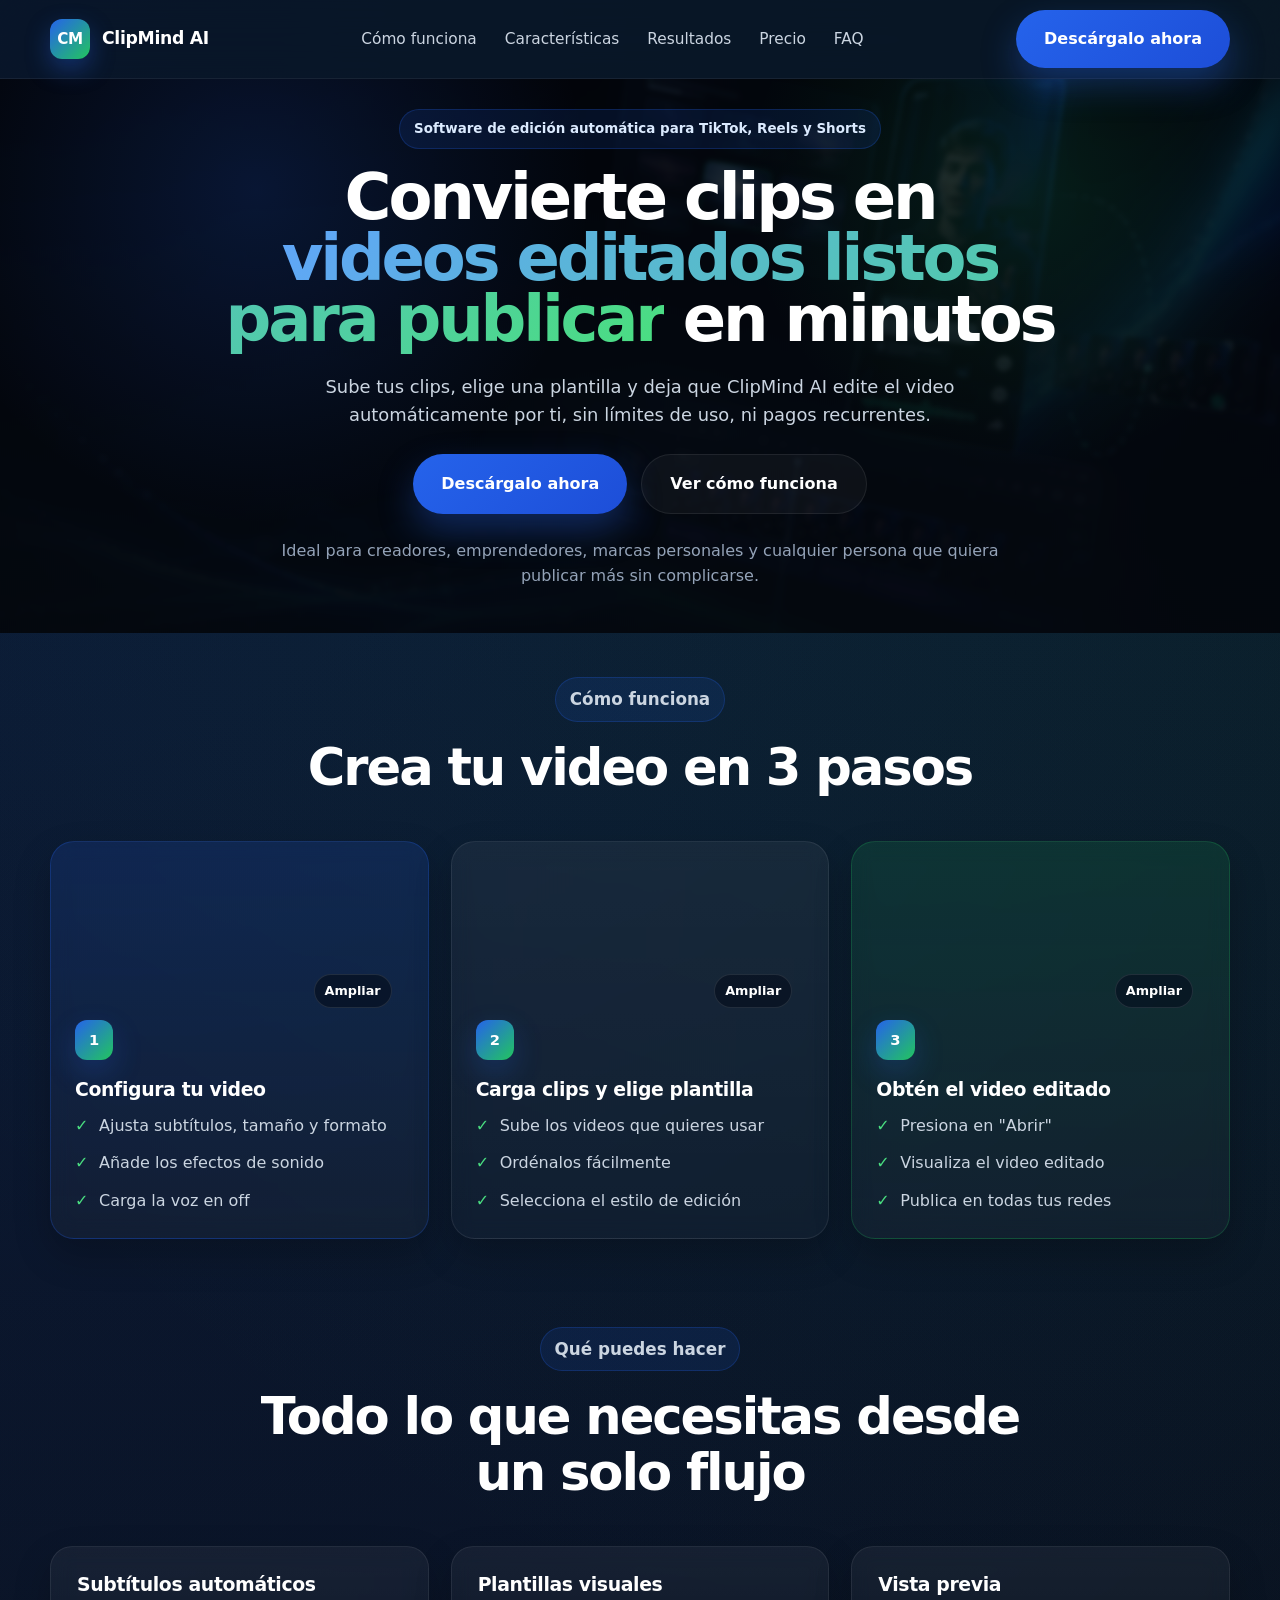
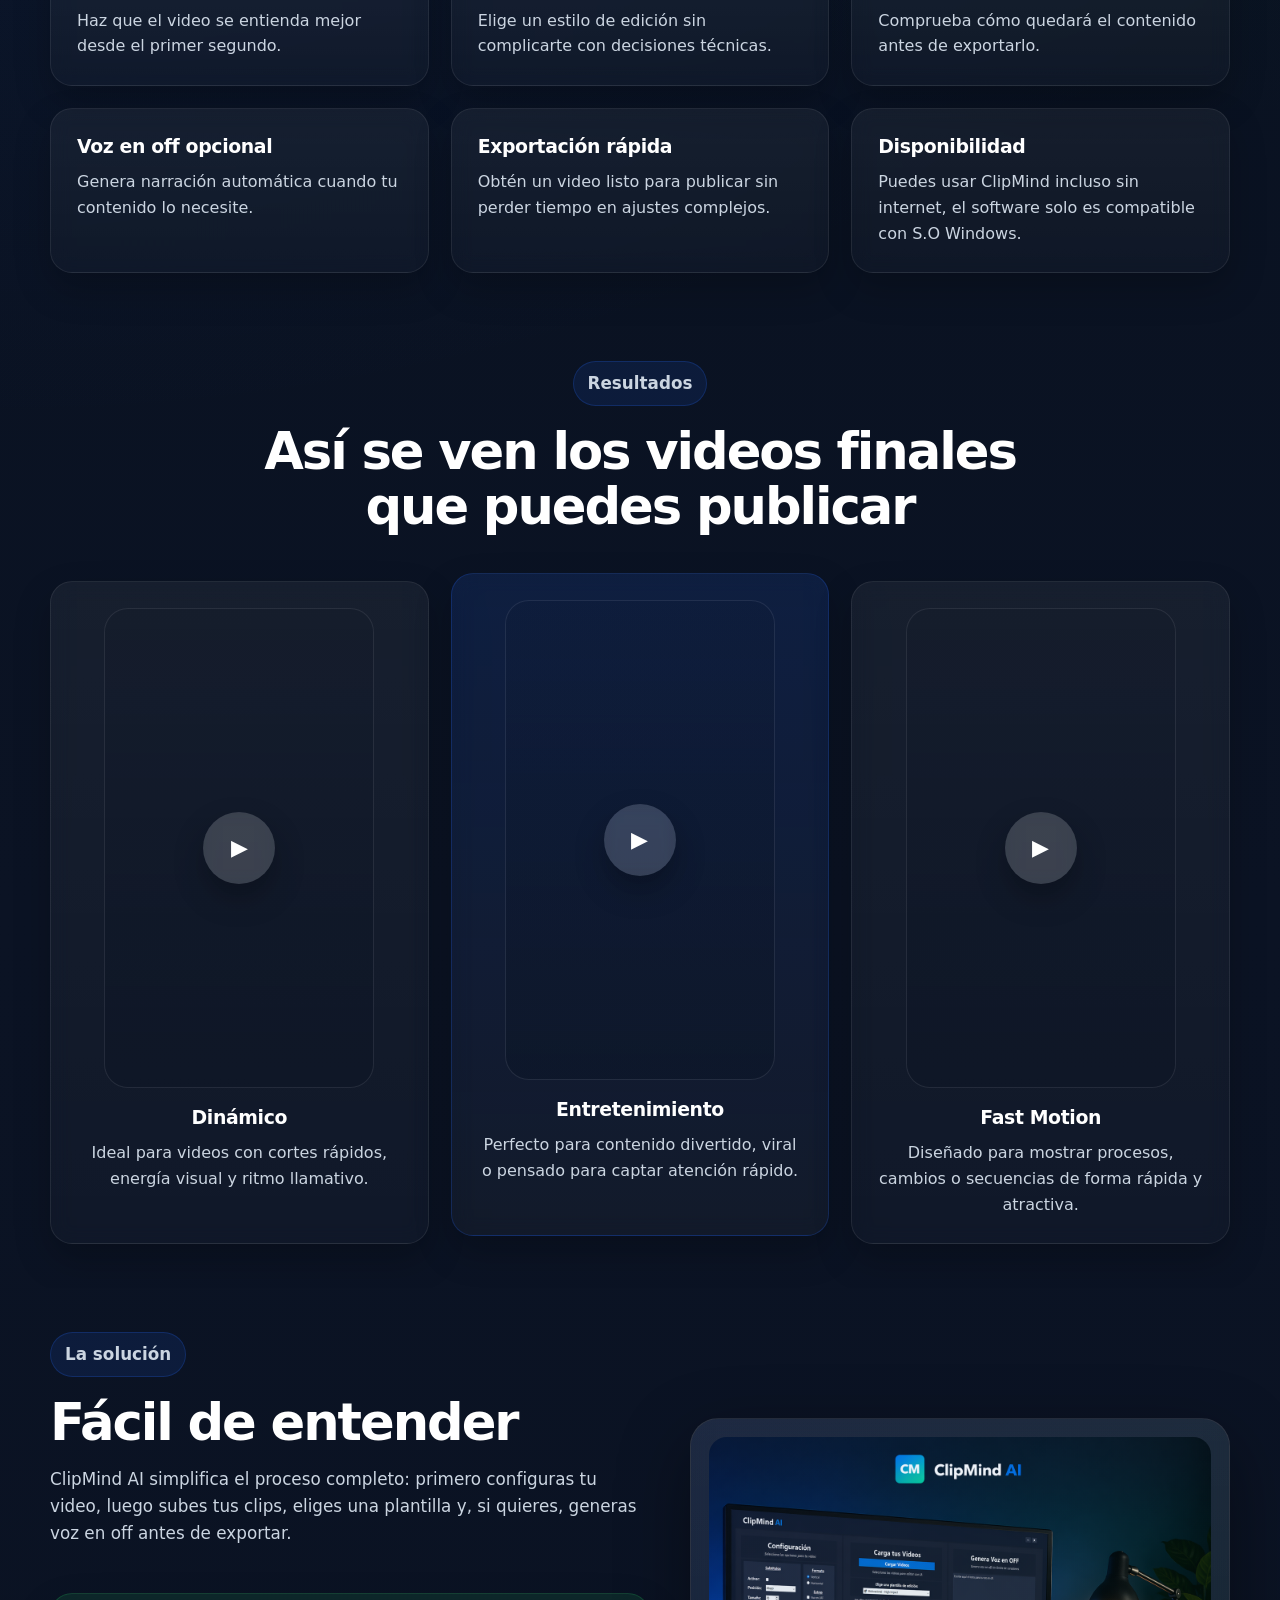
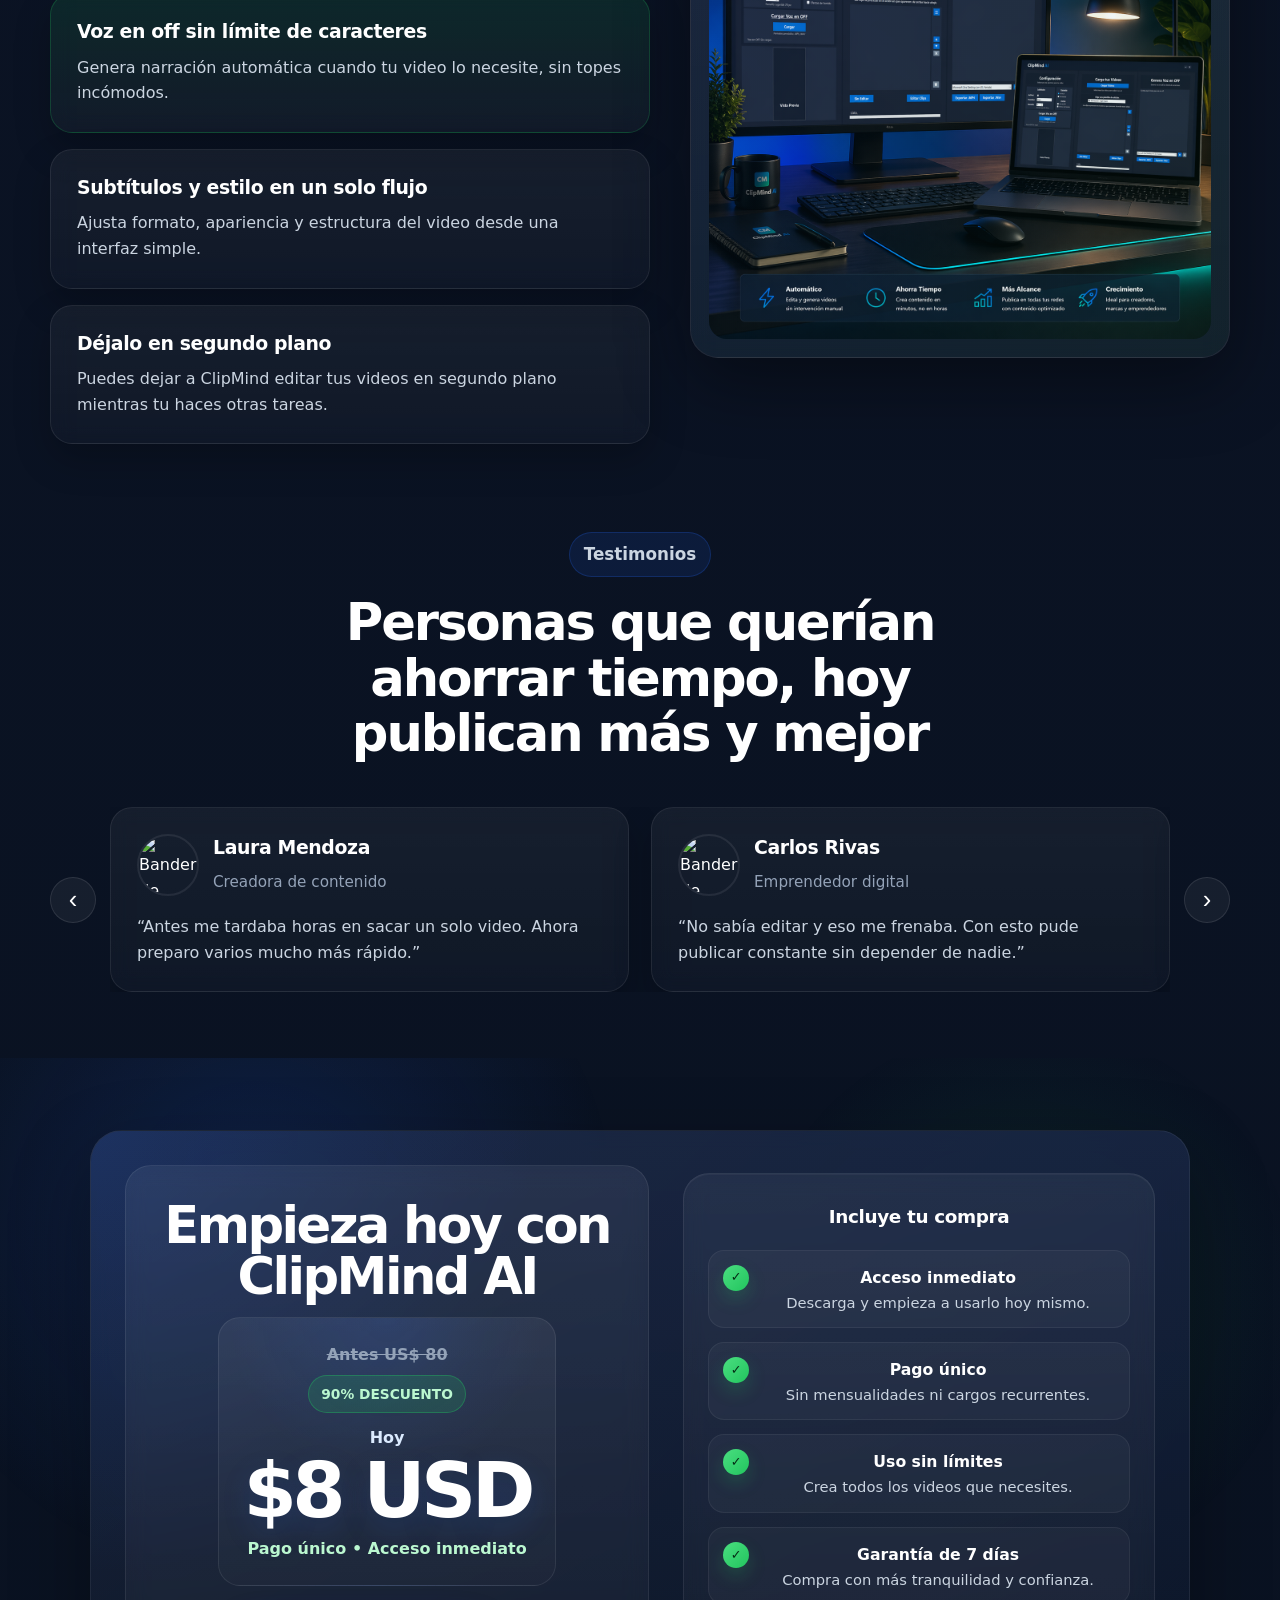
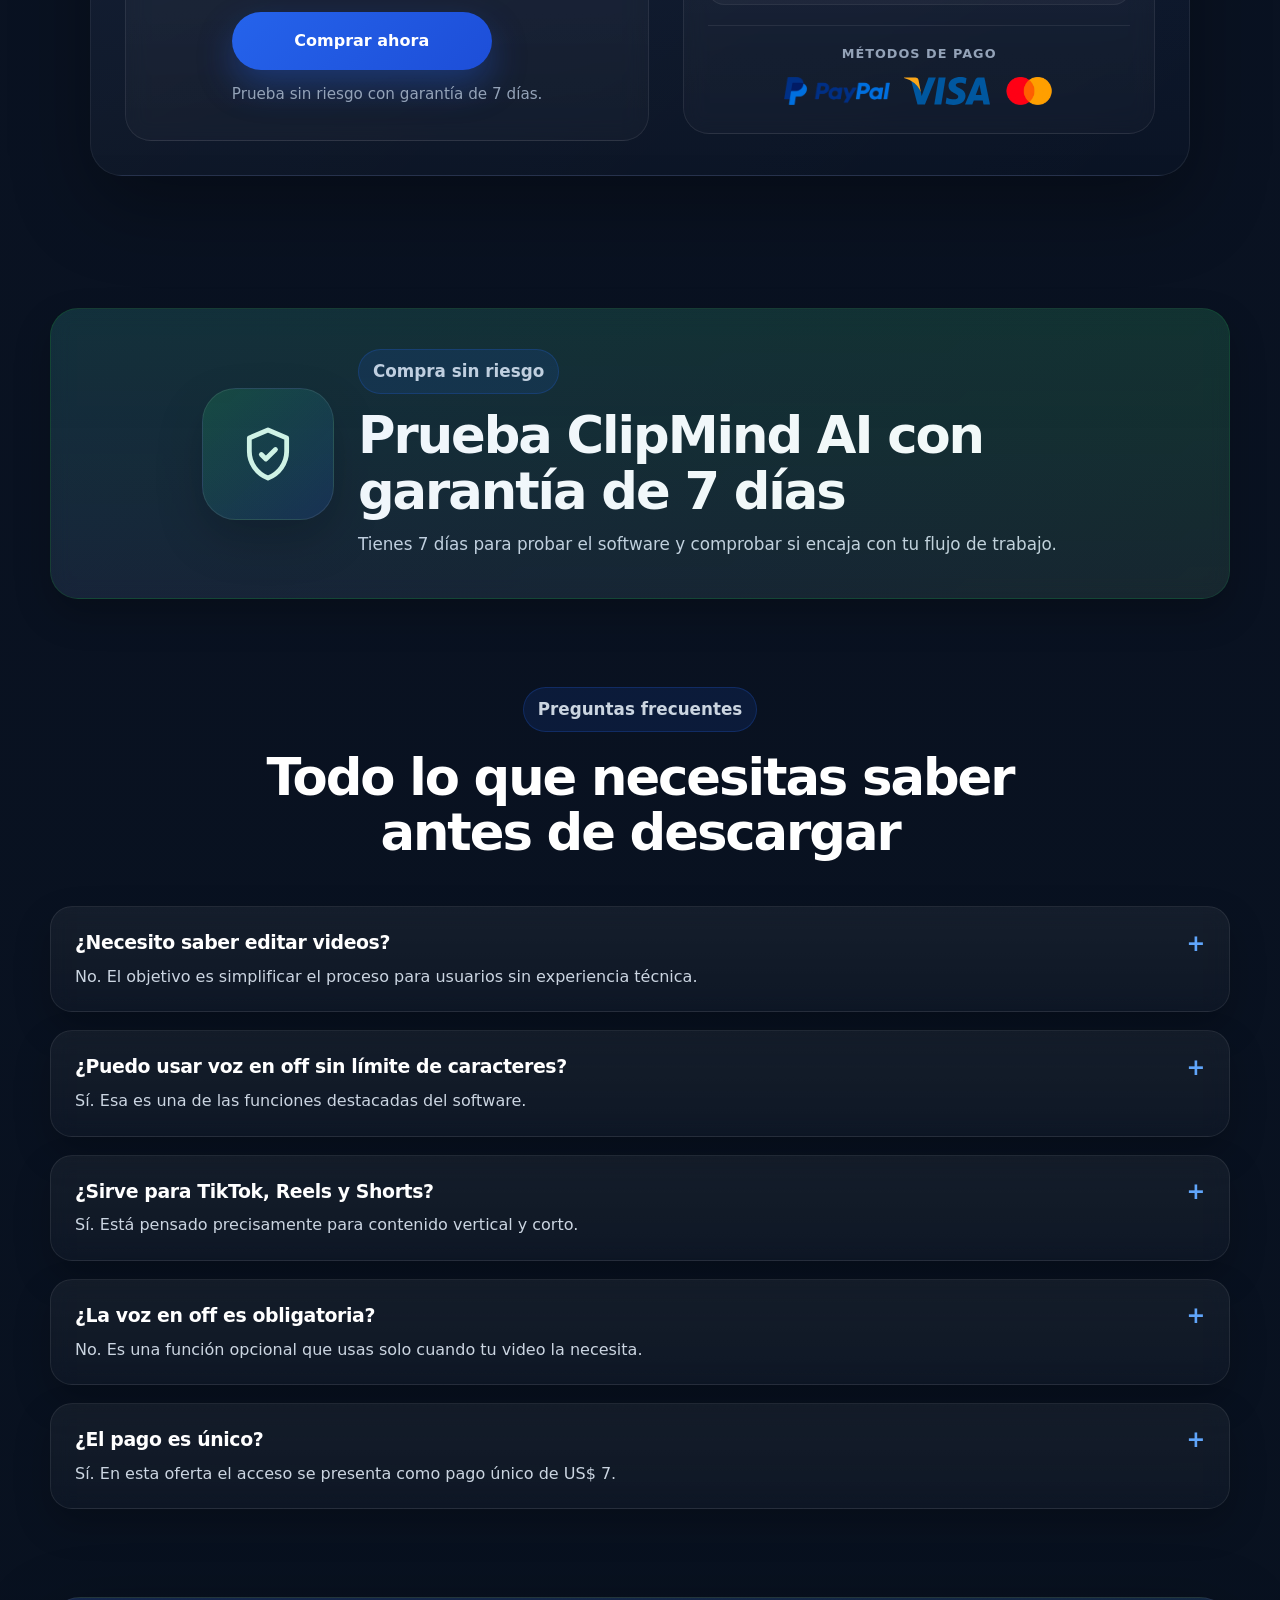
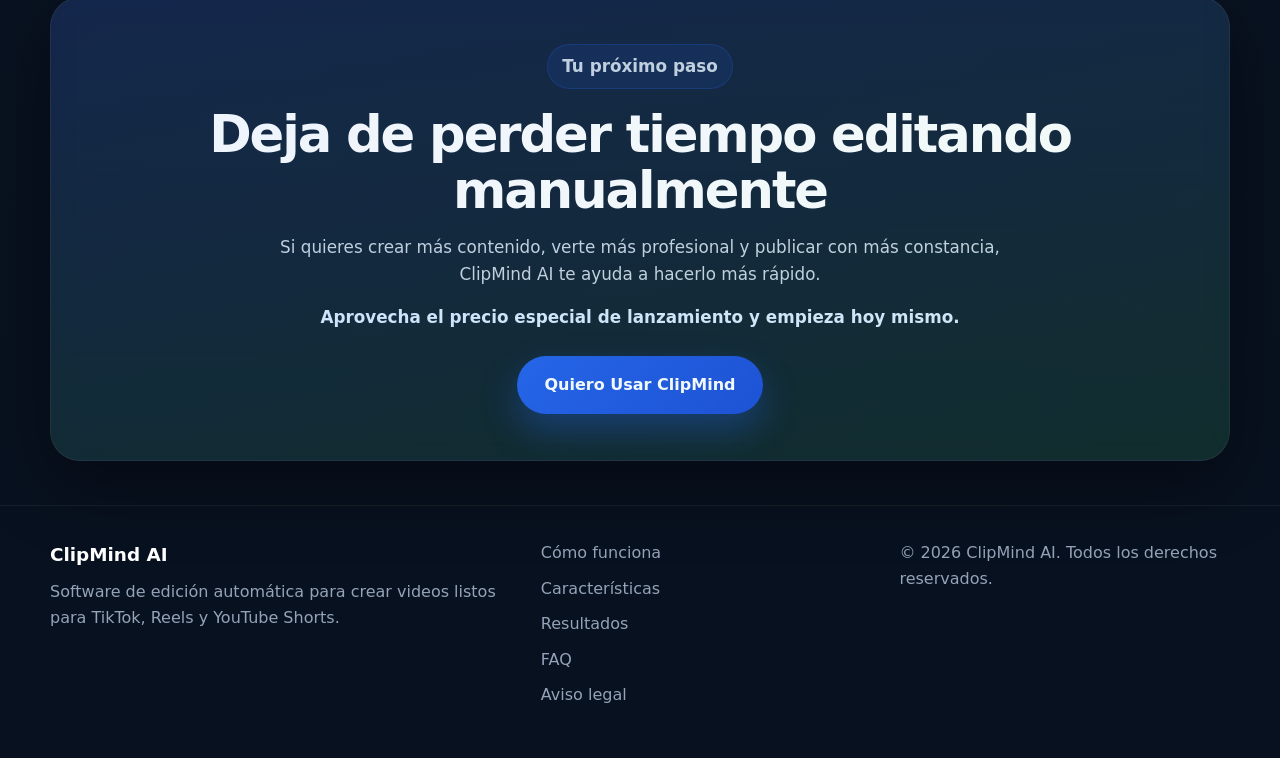
==== commit 38b00831: "Link de pago" ====
--- a/index.html
+++ b/index.html
@@ -433,7 +433,7 @@
           </div>
 
           <div class="pricing-actions-v2">
-            <a href="#" class="cta-button pricing-cta-main-v2">Comprar ahora</a>
+            <a href="https://pay.hotmart.com/Y105283332C" class="cta-button pricing-cta-main-v2">Comprar ahora</a>
             <p class="pricing-trust-note-v2">
               Prueba sin riesgo con garantía de 7 días.
             </p>
@@ -568,7 +568,7 @@
           <p class="final-cta-urgency">
             Aprovecha el precio especial de lanzamiento y empieza hoy mismo.
           </p>
-          <a href="#oferta" class="cta-button">Descárgalo ahora</a>
+          <a href="https://pay.hotmart.com/Y105283332C" class="cta-button">Quiero Usar ClipMind</a>
         </div>
       </div>
     </section>
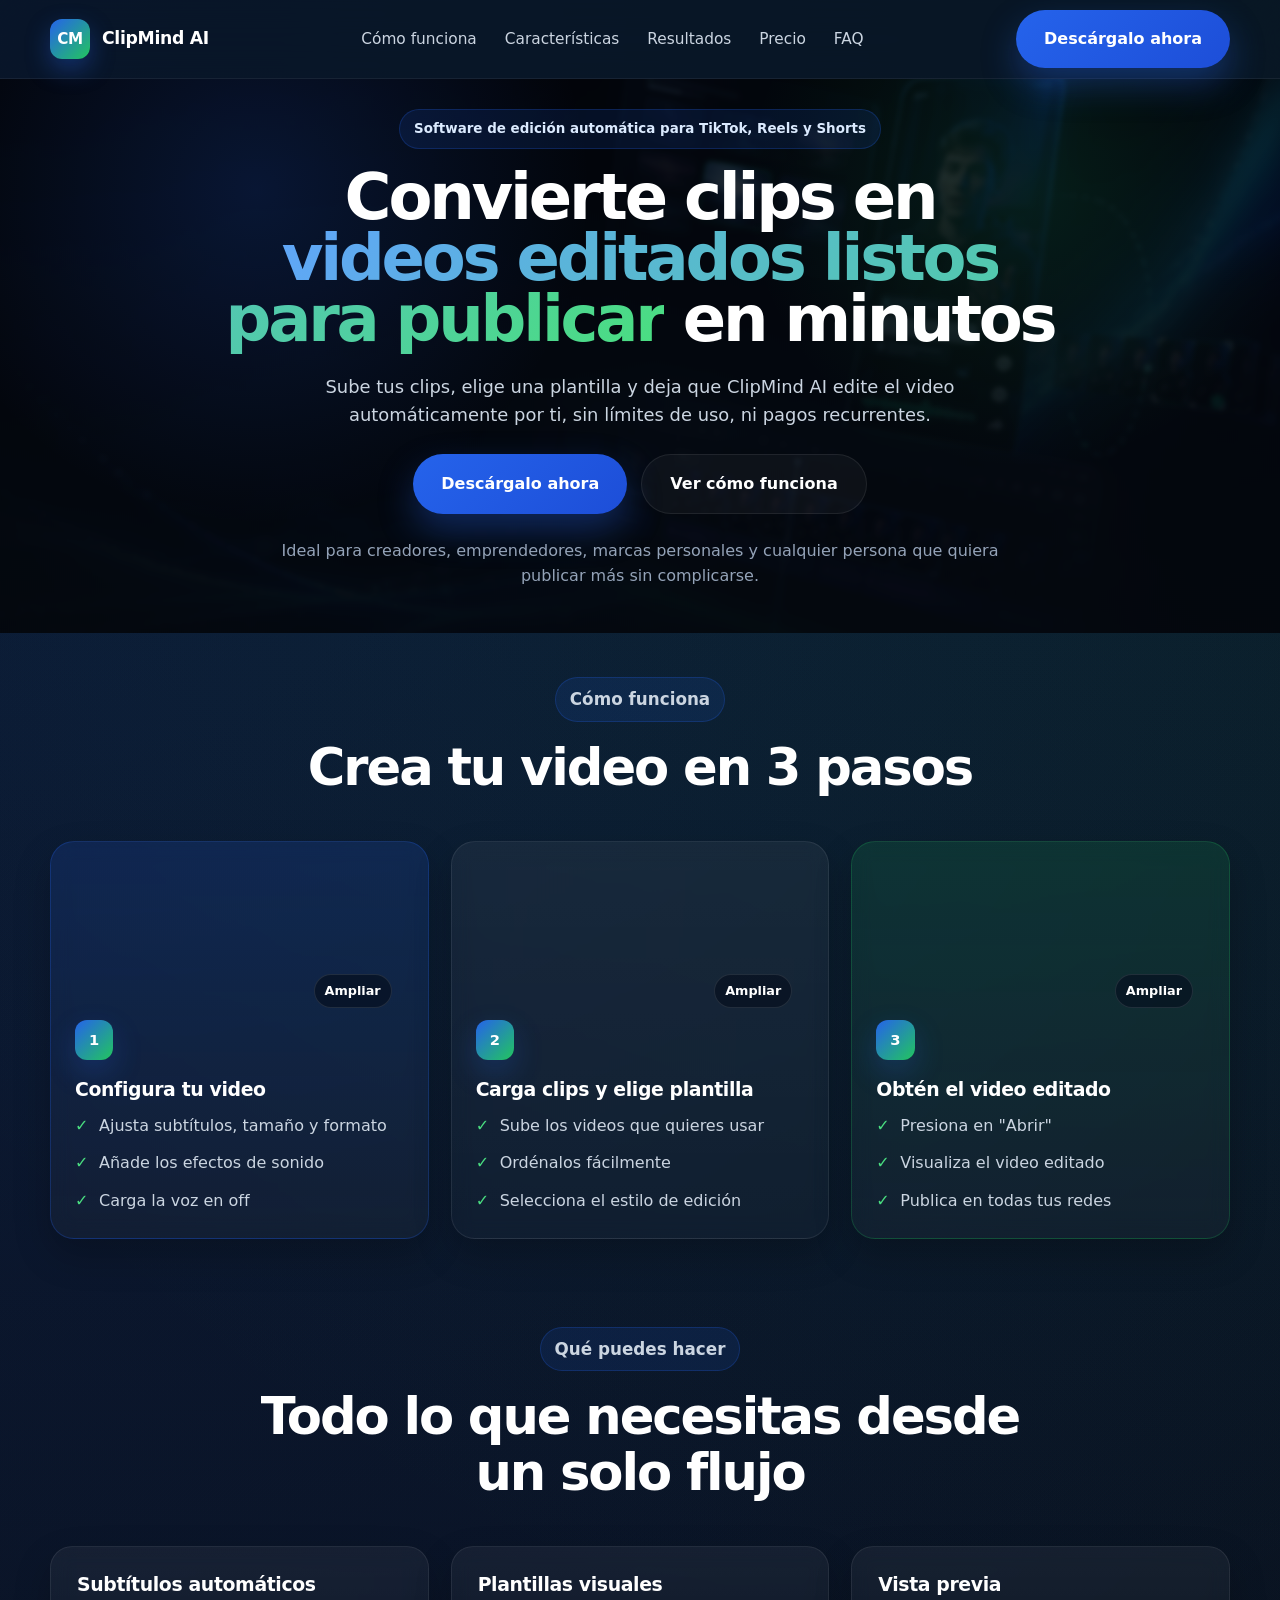
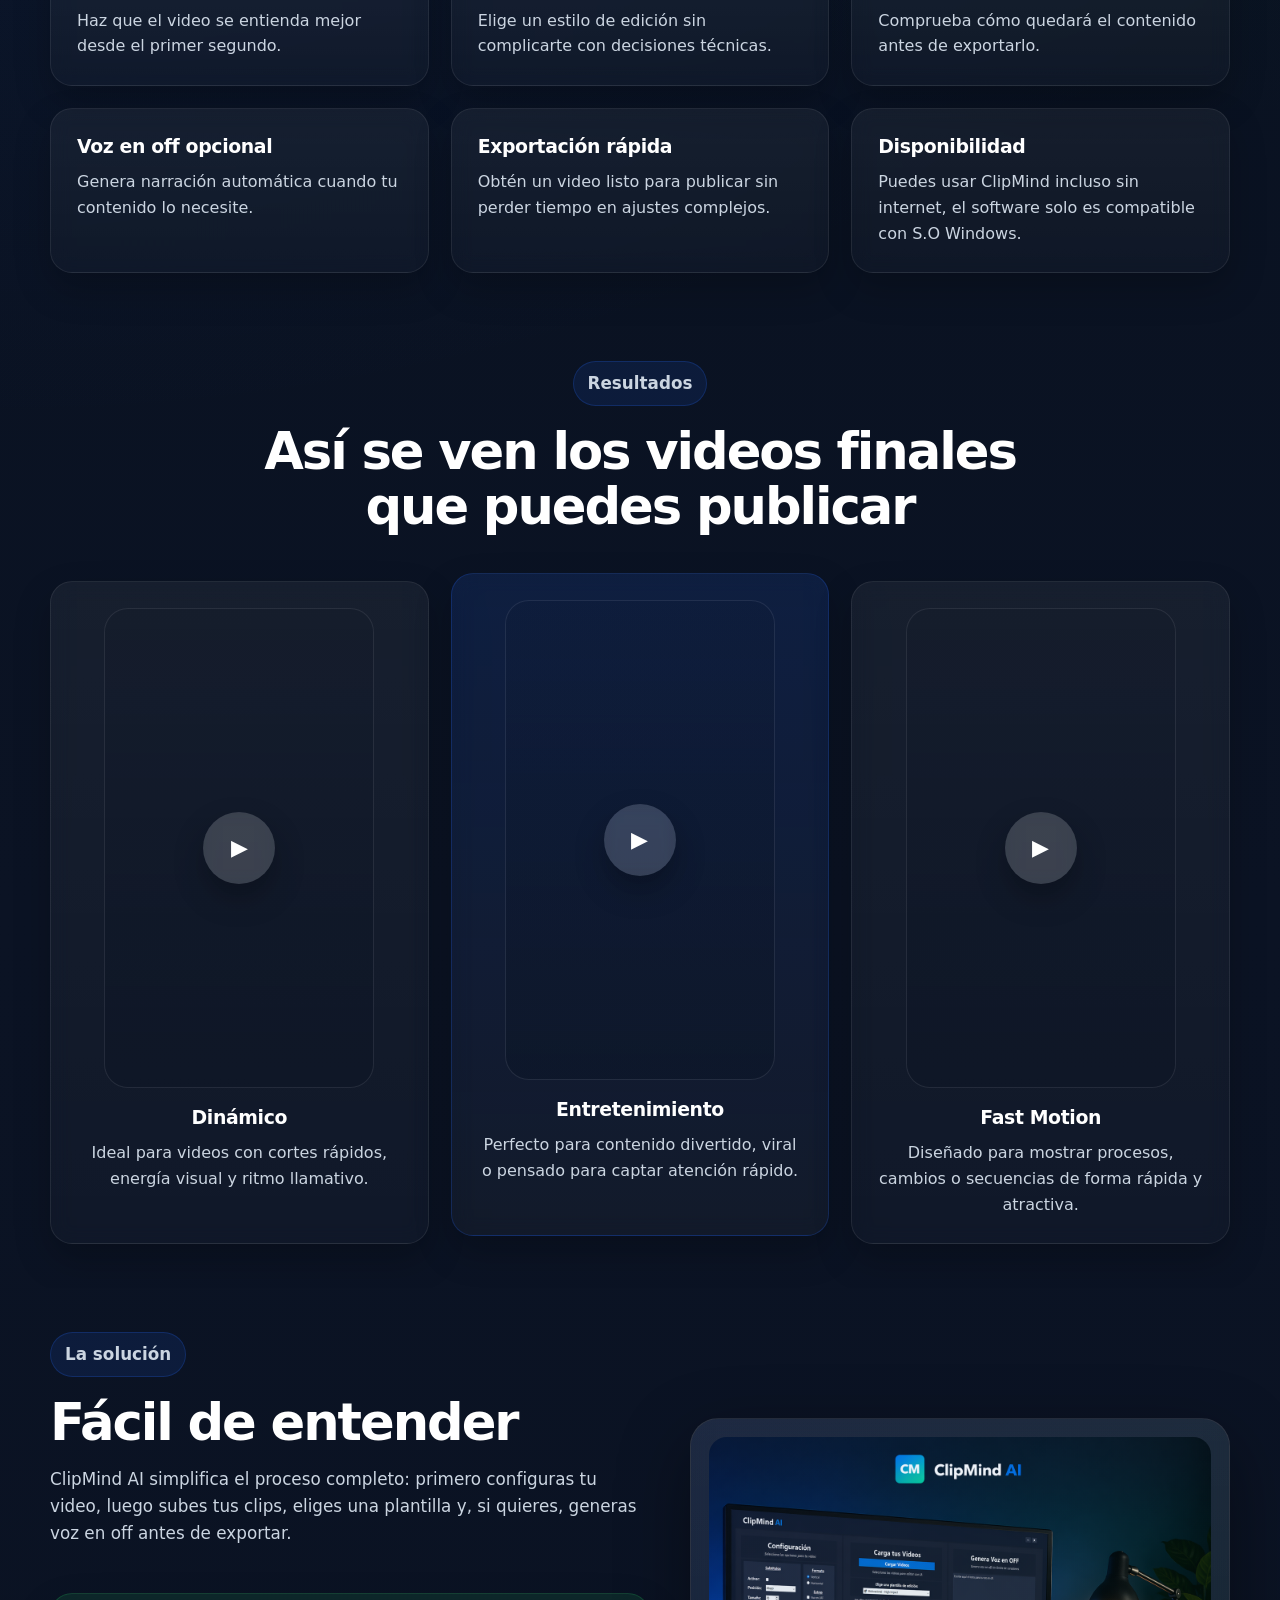
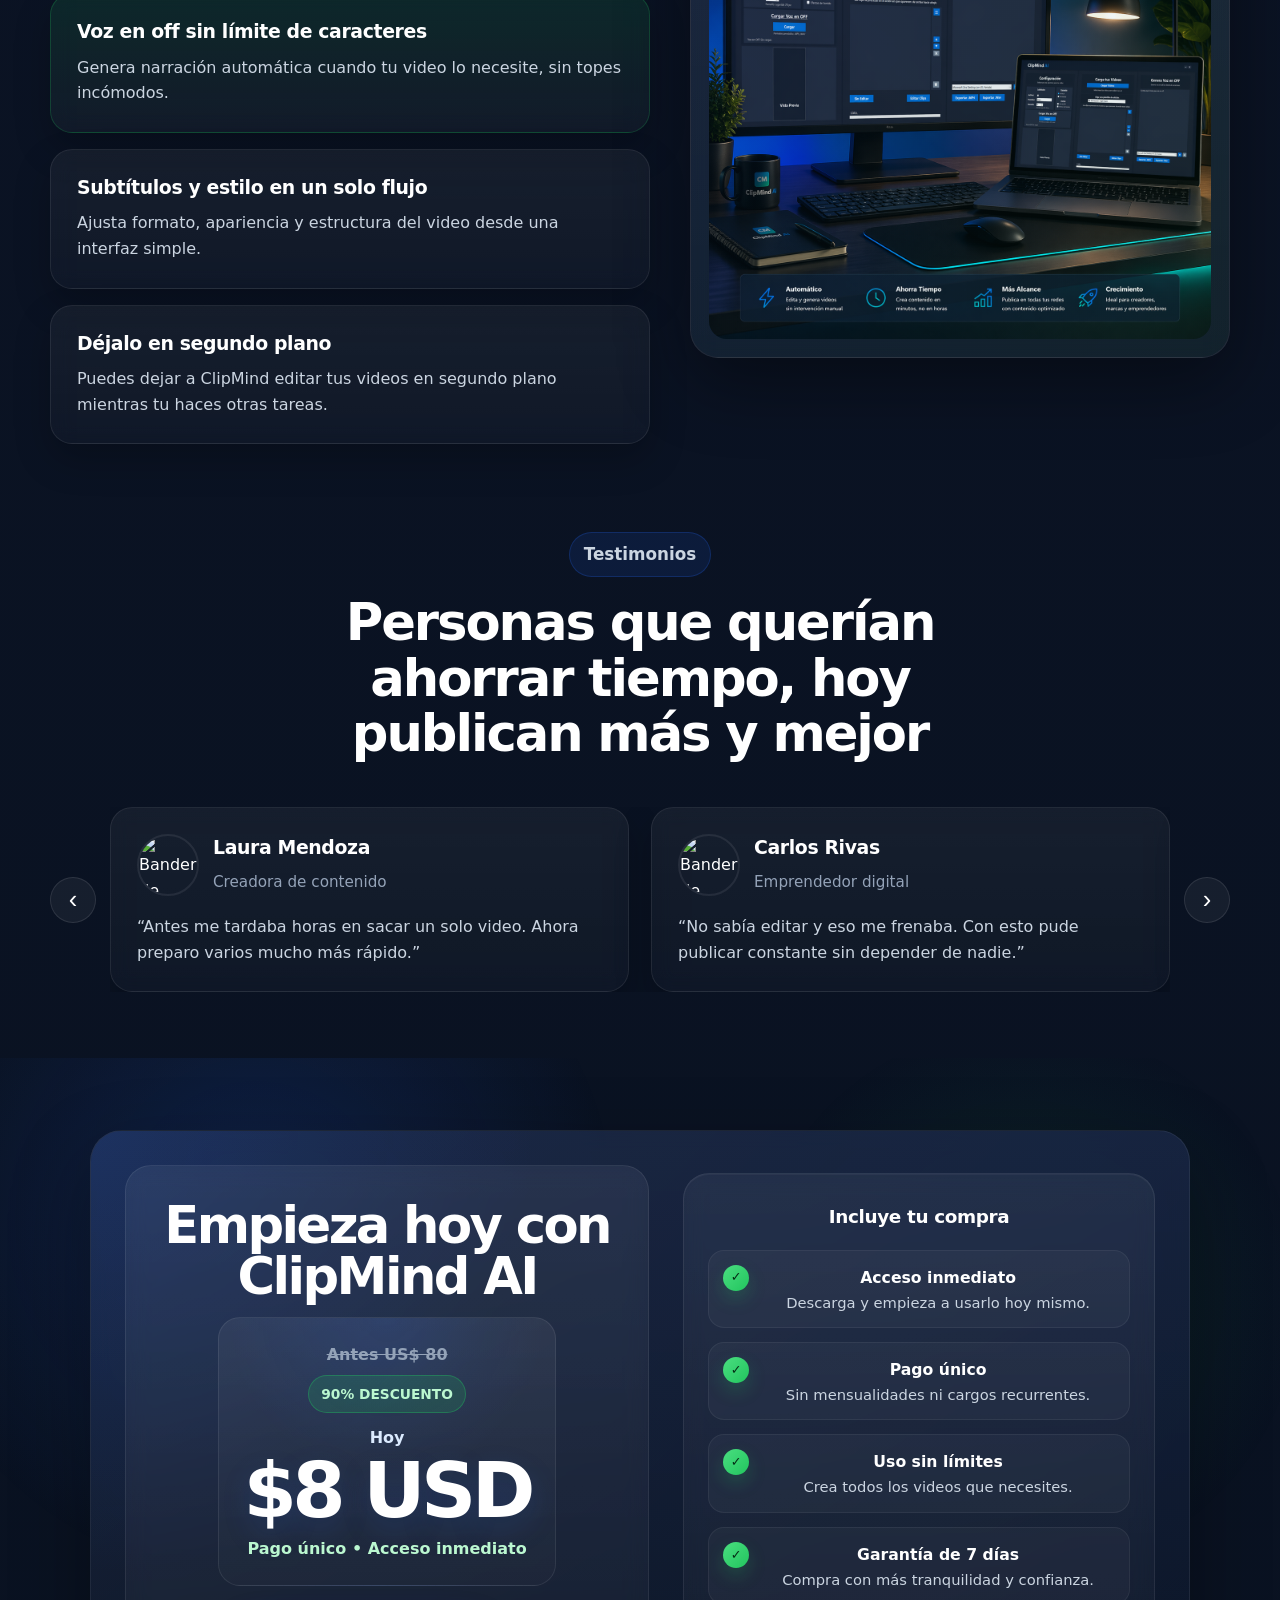
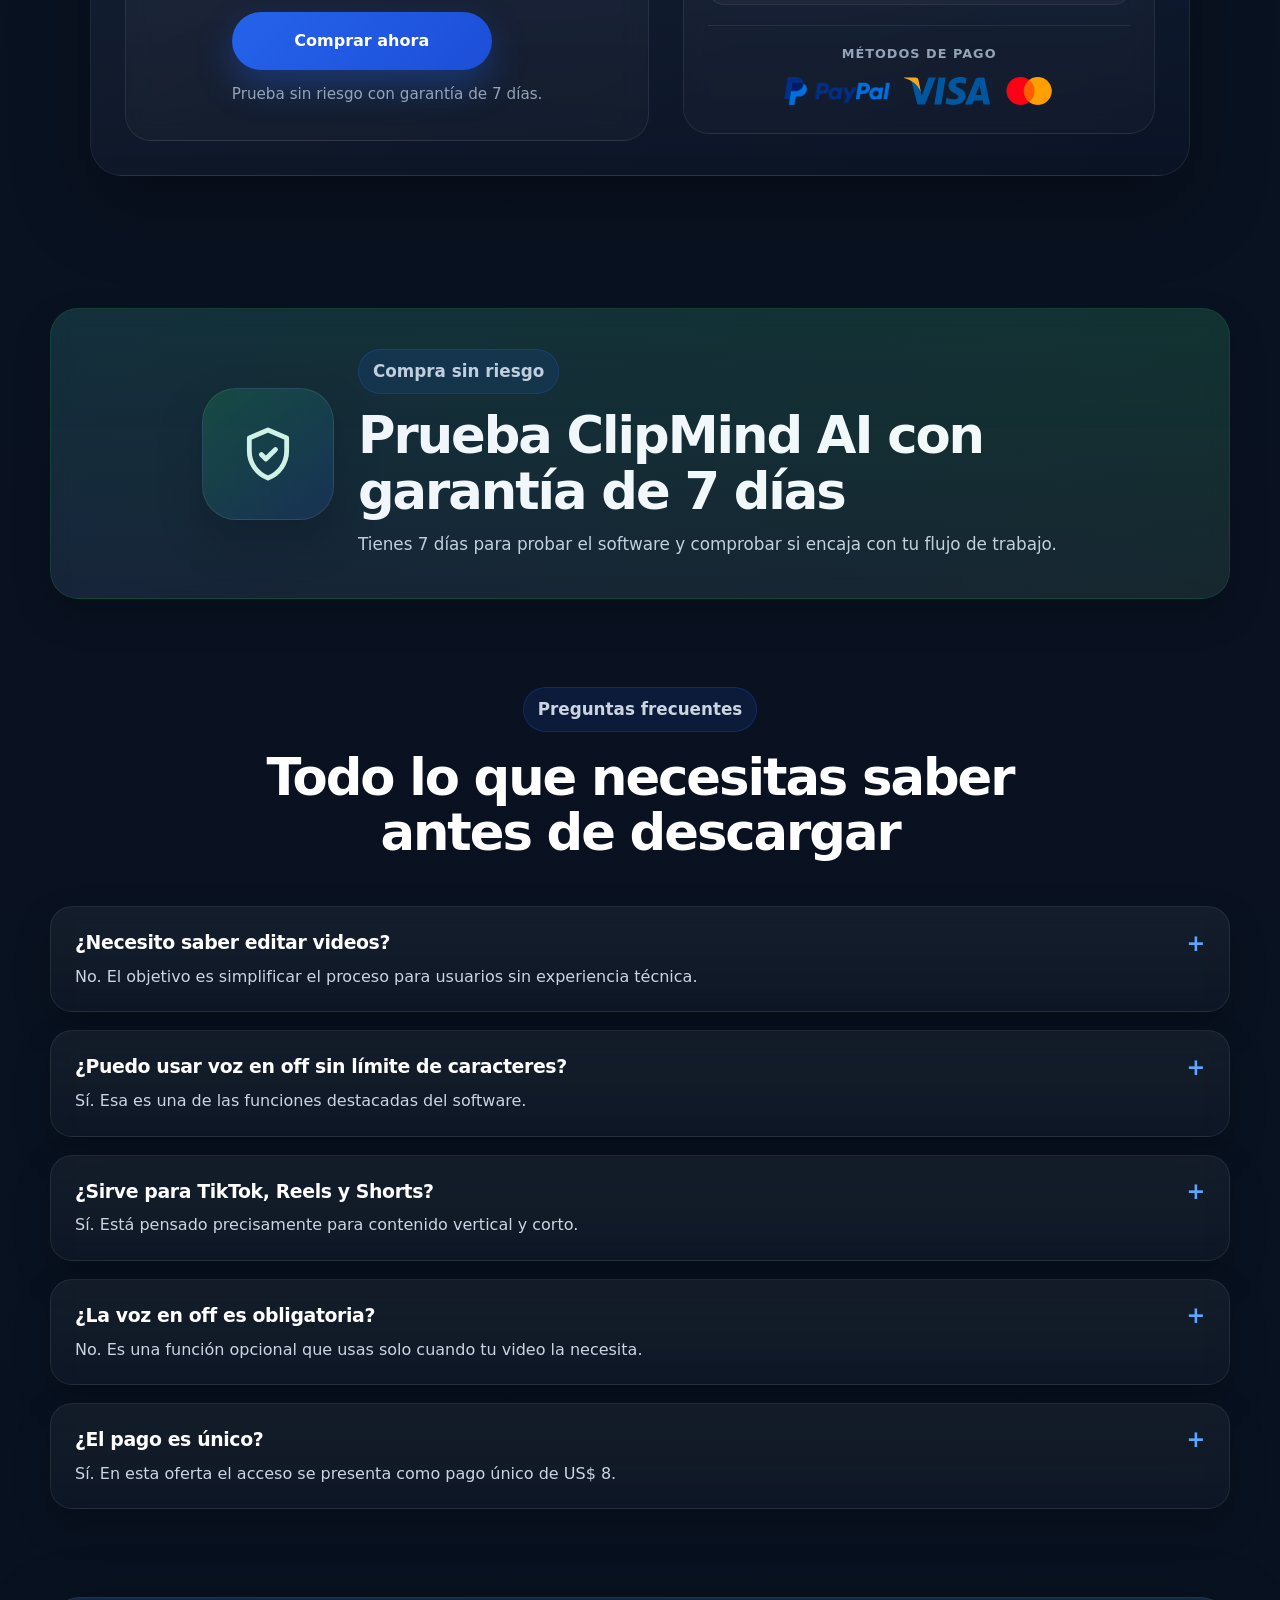
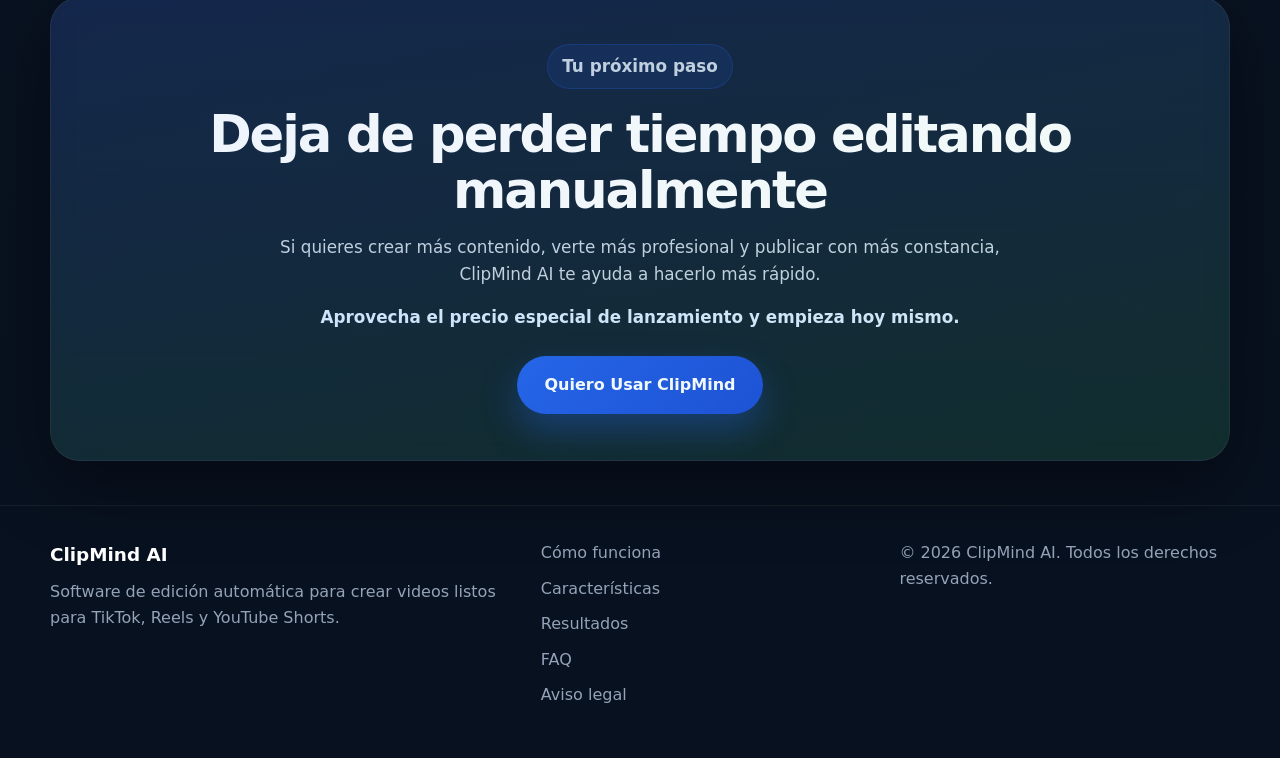
==== commit fee5f6c8: "fix faq" ====
--- a/index.html
+++ b/index.html
@@ -549,7 +549,7 @@
 
           <article class="faq-item">
             <h3>¿El pago es único?</h3>
-            <p>Sí. En esta oferta el acceso se presenta como pago único de US$ 7.</p>
+            <p>Sí. En esta oferta el acceso se presenta como pago único de US$ 8.</p>
           </article>
         </div>
       </div>
